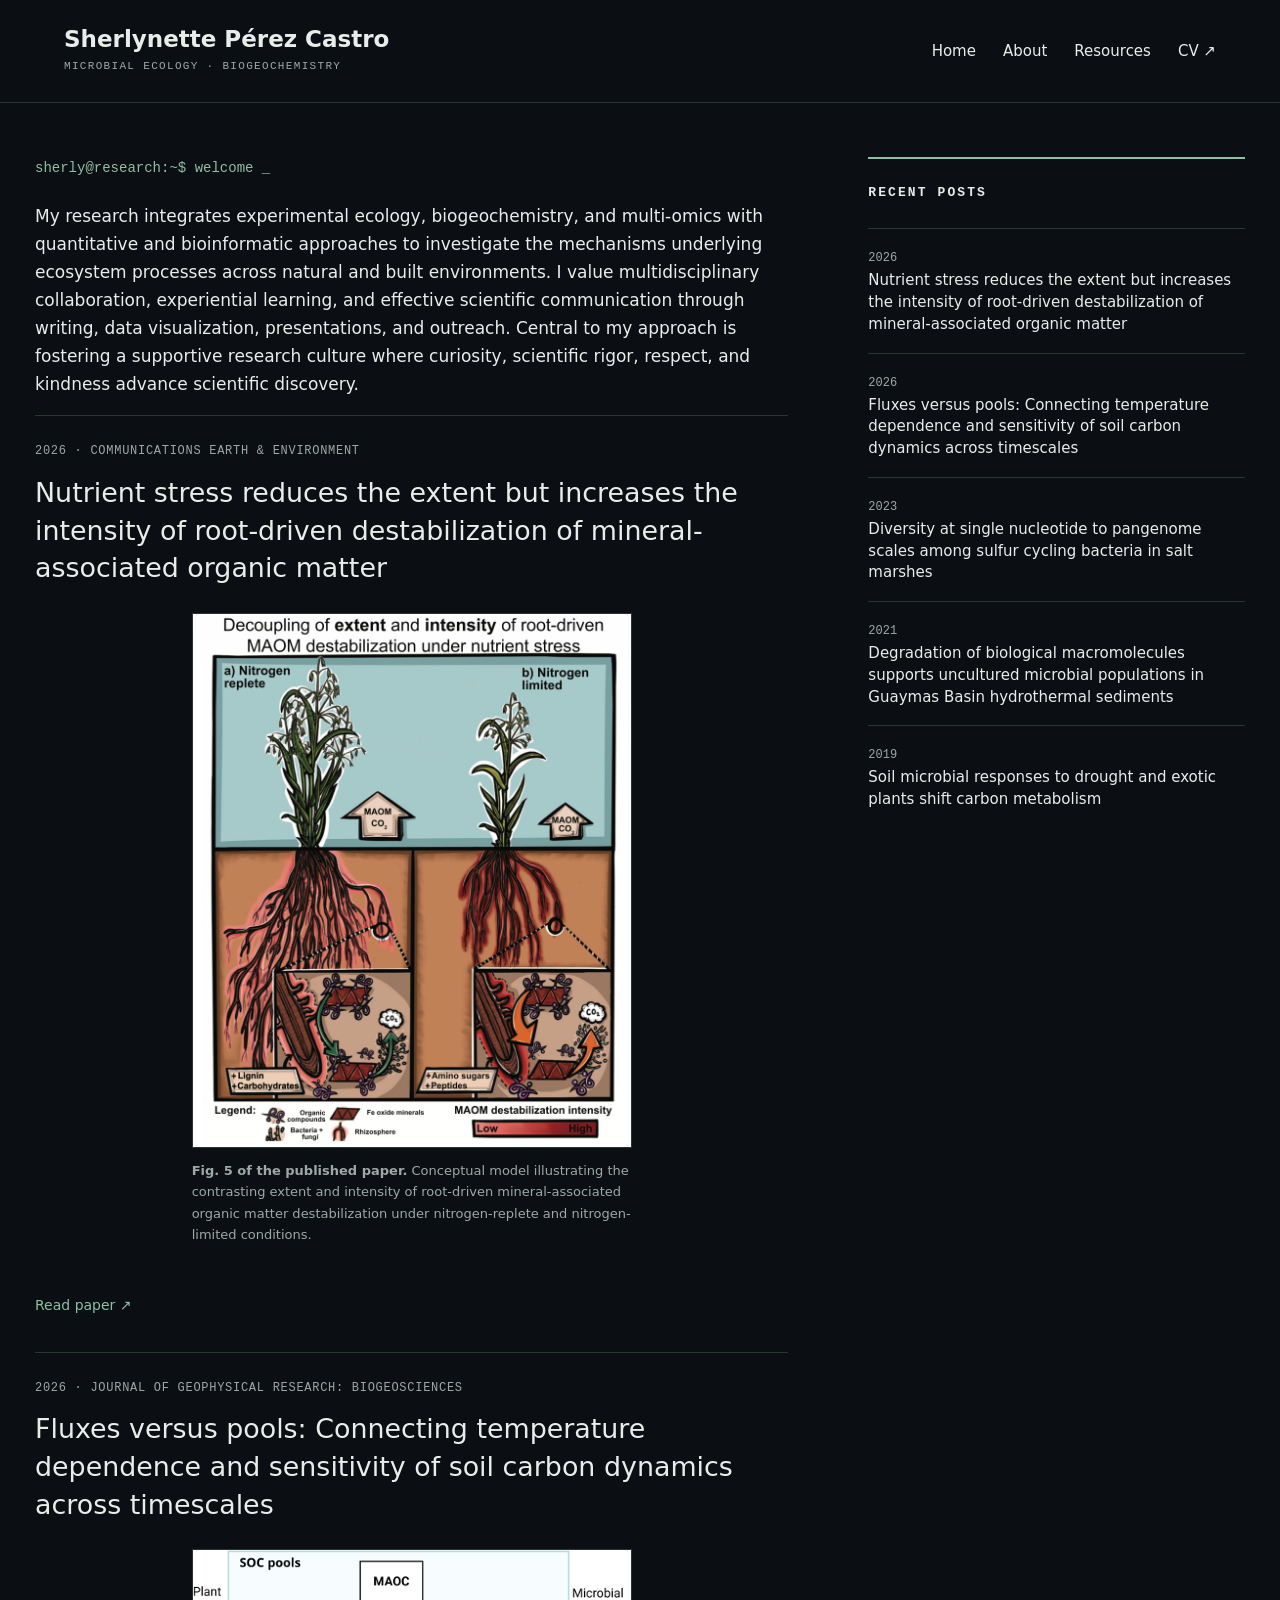
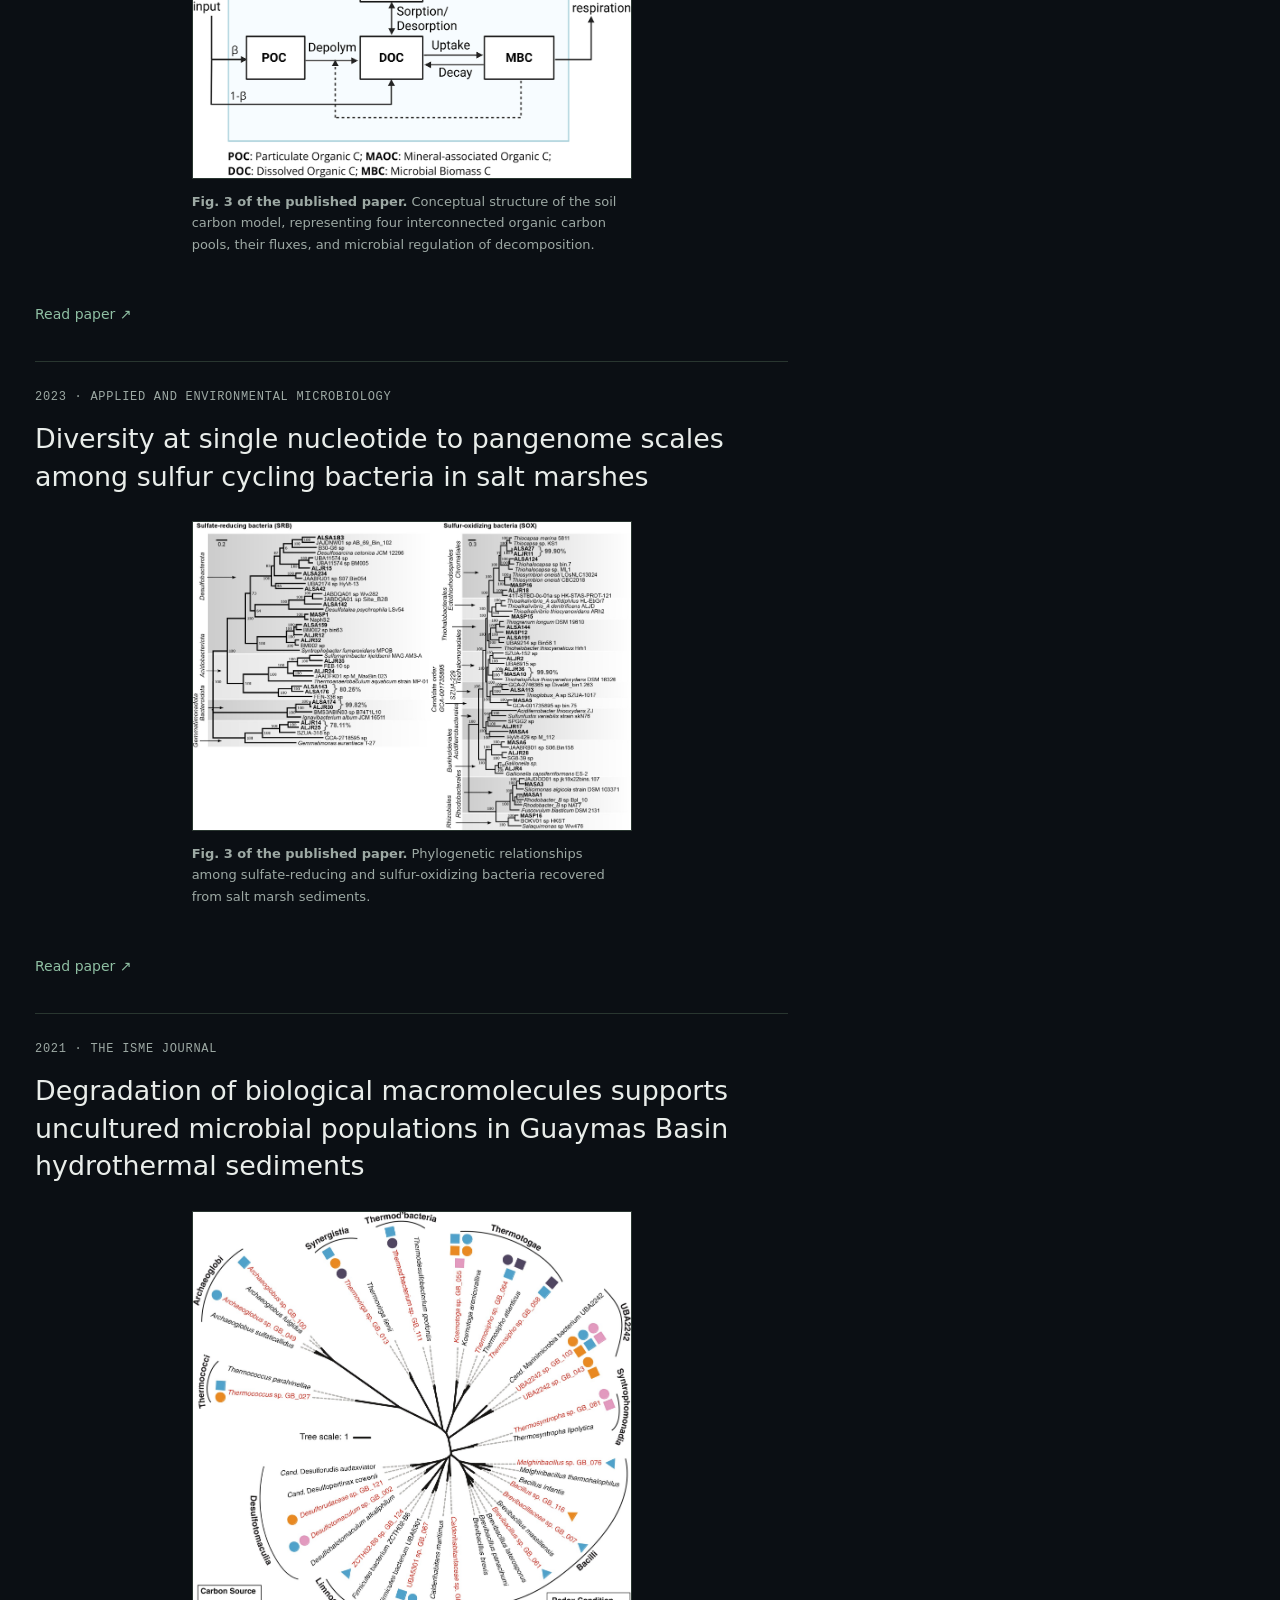
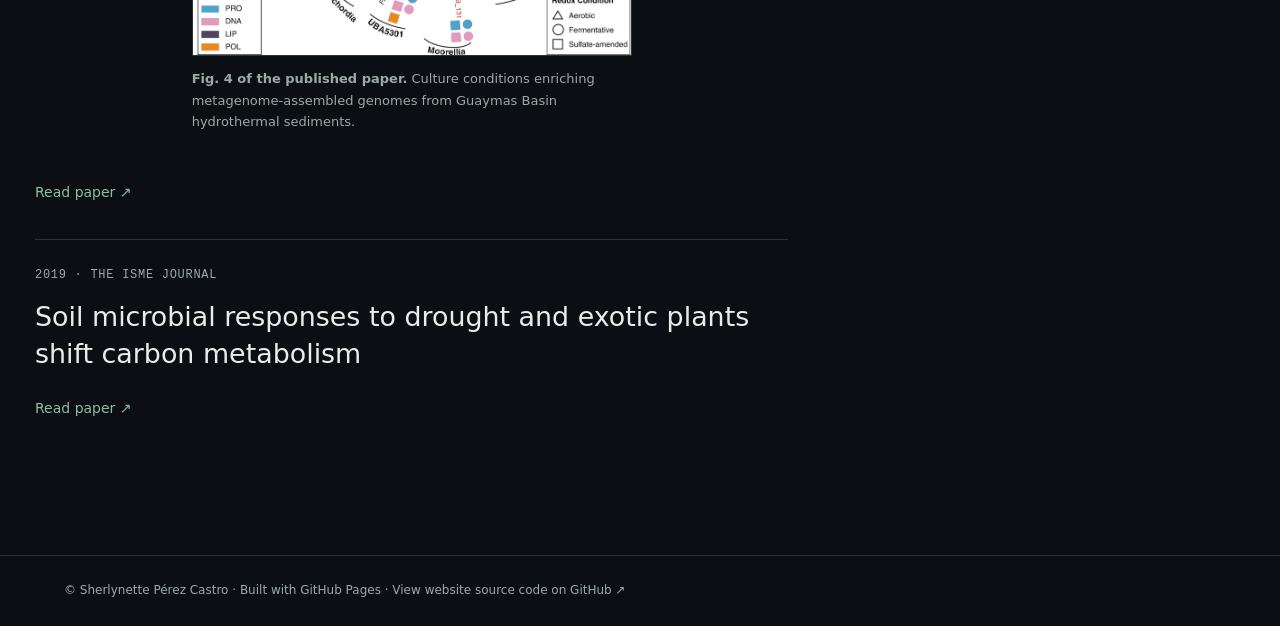
==== index.html @ 81e78a4e "Update index.html" ====
<!doctype html><html lang="en"><head><meta charset="utf-8"><meta name="viewport" content="width=device-width,initial-scale=1"><title>Sherlynette Pérez Castro | Research</title><link rel="stylesheet" href="style.css"></head><body><header><a class="brand" href="index.html">Sherlynette Pérez Castro<small>MICROBIAL ECOLOGY · BIOGEOCHEMISTRY</small></a><nav><a href="index.html">Home</a><a href="about.html">About</a><a href="resources.html">Resources</a><a href="cv.pdf" target="_blank" rel="noopener">CV ↗</a></nav></header><main class="layout"><section><div class="prompt">sherly@research:~$ welcome <span class="cursor">_</span></div>
  <section class="research-intro">
  <p>
    My research integrates experimental ecology, biogeochemistry,
    and multi-omics with quantitative and bioinformatic approaches
    to investigate the mechanisms underlying ecosystem processes
    across natural and built environments. I value multidisciplinary collaboration, experiential learning,
    and effective scientific communication through writing, data
    visualization, presentations, and outreach. Central to my approach is fostering a supportive research culture
    where curiosity, scientific rigor, respect, and kindness advance
    scientific discovery.
  </p>
</section>
  <div id="posts"></div></section><aside><h2>RECENT POSTS</h2><div id="recent"></div></aside></main>

<footer>
  © Sherlynette Pérez Castro · Built with GitHub Pages ·
  <a href="https://github.com/sherlynetteC/sherlynetteC.github.io"
     target="_blank" rel="noopener">
    View website source code on GitHub ↗
  </a>
</footer>

  <script src="posts.js"></script></body></html>
---- style.css ----
:root{color-scheme:dark;--bg:#0b0f14;--surface:#111820;--text:#e9edea;--muted:#9da9a4;--accent:#8fbfa3;--line:#293630}*{box-sizing:border-box}body{margin:0;background:var(--bg);color:var(--text);font:17px/1.65 system-ui,-apple-system,Segoe UI,sans-serif}a{color:inherit;text-decoration:none}a:hover{color:var(--accent)}header{display:flex;justify-content:space-between;align-items:center;gap:24px;padding:25px max(5vw,24px);border-bottom:1px solid var(--line)}.brand{font-size:23px;font-weight:700;line-height:1.3}.brand small{display:block;font:11px/2 ui-monospace,SFMono-Regular,Menlo,monospace;letter-spacing:.12em;color:var(--muted)}nav{display:flex;gap:27px;font-size:15px}.layout{max-width:1300px;margin:0 auto;padding:65px 35px 100px;display:grid;grid-template-columns:minmax(0,2fr) minmax(260px,1fr);gap:80px}.prompt,.meta,h2,.tag{font-family:ui-monospace,SFMono-Regular,Menlo,Consolas,monospace}.prompt{color:var(--accent);font-size:14px}.dollar{color:var(--muted)}.cursor{animation:blink 1s steps(1) infinite}@keyframes blink{50%{opacity:0}}h1{font-size:clamp(32px,4vw,48px);font-weight:500;letter-spacing:-.04em;margin:12px 0 38px}h2{font-size:13px;letter-spacing:.16em;margin:0 0 25px}.post{padding:26px 0 34px;border-top:1px solid var(--line)}.meta{color:var(--muted);font-size:12px;letter-spacing:.06em;text-transform:uppercase}.post h3{font-weight:450;font-size:clamp(20px,2.1vw,27px);line-height:1.4;margin:12px 0}.post h3 a:hover{text-decoration:underline;text-decoration-color:var(--accent);text-underline-offset:6px}.post figure{margin:26px 0 0}.post img{display:block;max-width:100%;height:auto;border:1px solid var(--line)}figcaption{font-size:13px;color:var(--muted);margin-top:10px}.summary{color:var(--muted);margin:15px 0 0}.doi{display:inline-block;margin-top:12px;color:var(--accent);font-size:14px}aside{border-top:2px solid var(--accent);padding-top:23px}.recent-item{display:block;padding:17px 0;border-top:1px solid var(--line);font-size:15px;line-height:1.45}.recent-item small{display:block;color:var(--muted);font:12px/2 ui-monospace,monospace}.aside-note{color:var(--muted);font-size:13px;margin-top:35px}.page{max-width:850px;padding:65px 30px 120px;margin:auto}.page p{color:var(--muted)}.page a{color:var(--accent)}footer{border-top:1px solid var(--line);padding:25px 5vw;color:var(--muted);font-size:12px}@media(max-width:750px){header{align-items:flex-start;flex-direction:column}nav{gap:20px;flex-wrap:wrap}.layout{grid-template-columns:1fr;gap:50px;padding:40px 25px 70px}}

/* Compact terminal + catalog refinements */
.layout{padding-top:54px}.layout section>.prompt{margin-bottom:22px}.page{padding-top:52px}.page>.prompt{margin-bottom:25px}.page h1{font-size:30px}.page p{font-size:17px;line-height:1.85}.muted-note{color:var(--muted);font-size:13px!important}.featured{border-top:1px solid var(--line);margin-top:32px;padding-top:25px}.figure-slot{margin-top:15px;border:1px dashed #3d5349;background:var(--surface);padding:55px 20px;text-align:center;color:var(--muted);font-size:14px}.figure-slot small{color:var(--accent)}.catalog{max-width:1260px;margin:0 auto;padding:55px 30px 100px}.catalog-toolbar{display:flex;align-items:center;justify-content:space-between;gap:18px;margin:30px 0}.catalog-toolbar input{background:var(--surface);border:1px solid var(--line);color:var(--text);padding:13px 15px;border-radius:6px;font:inherit;min-width:290px;flex:1}.filters{display:flex;gap:7px;flex-wrap:wrap}.filters button{background:transparent;color:var(--muted);border:1px solid var(--line);border-radius:5px;padding:10px 13px;cursor:pointer;font:13px ui-monospace,monospace}.filters button.active,.filters button:hover{border-color:var(--accent);color:var(--accent)}.resource-grid{display:grid;grid-template-columns:repeat(3,minmax(0,1fr));gap:14px}.resource-card{display:flex;gap:15px;align-items:flex-start;background:var(--surface);border:1px solid var(--line);border-radius:7px;padding:21px;min-height:152px;transition:border-color .15s,transform .15s}.resource-card:hover{border-color:var(--accent);transform:translateY(-2px)}.resource-icon{width:45px;height:45px;flex:none;display:grid;place-items:center;border-radius:7px;background:#20362e;color:var(--accent);font:700 16px ui-monospace,monospace}.resource-category{font:11px ui-monospace,monospace;text-transform:uppercase;letter-spacing:.08em;color:var(--accent)}.resource-card strong{display:block;font-size:17px;margin:8px 0}.resource-card p{margin:0;color:var(--muted);font-size:13px}.resource-arrow{margin-left:auto;color:var(--muted)}@media(max-width:950px){.resource-grid{grid-template-columns:repeat(2,minmax(0,1fr))}.catalog-toolbar{flex-direction:column;align-items:stretch}}@media(max-width:600px){.resource-grid{grid-template-columns:1fr}.catalog-toolbar input{min-width:0}}
/* Publication figures: centered as one unit */
.post figure {
  display: flex !important;
  flex-direction: column;
  align-items: center !important;
  width: 100% !important;
  max-width: none !important;
  margin: 26px 0 36px !important;
}

.post figure > a,
.post figure > img {
  display: block !important;
  width: min(100%, 440px) !important;
  max-width: 440px !important;
  margin: 0 auto !important;
}

.post figure img {
  display: block !important;
  width: 100% !important;
  max-width: 440px !important;
  height: auto !important;
  margin: 0 auto !important;
}

.post figure figcaption {
  width: min(100%, 440px) !important;
  max-width: 440px !important;
  margin: 12px auto 0 !important;
  text-align: left !important;
}
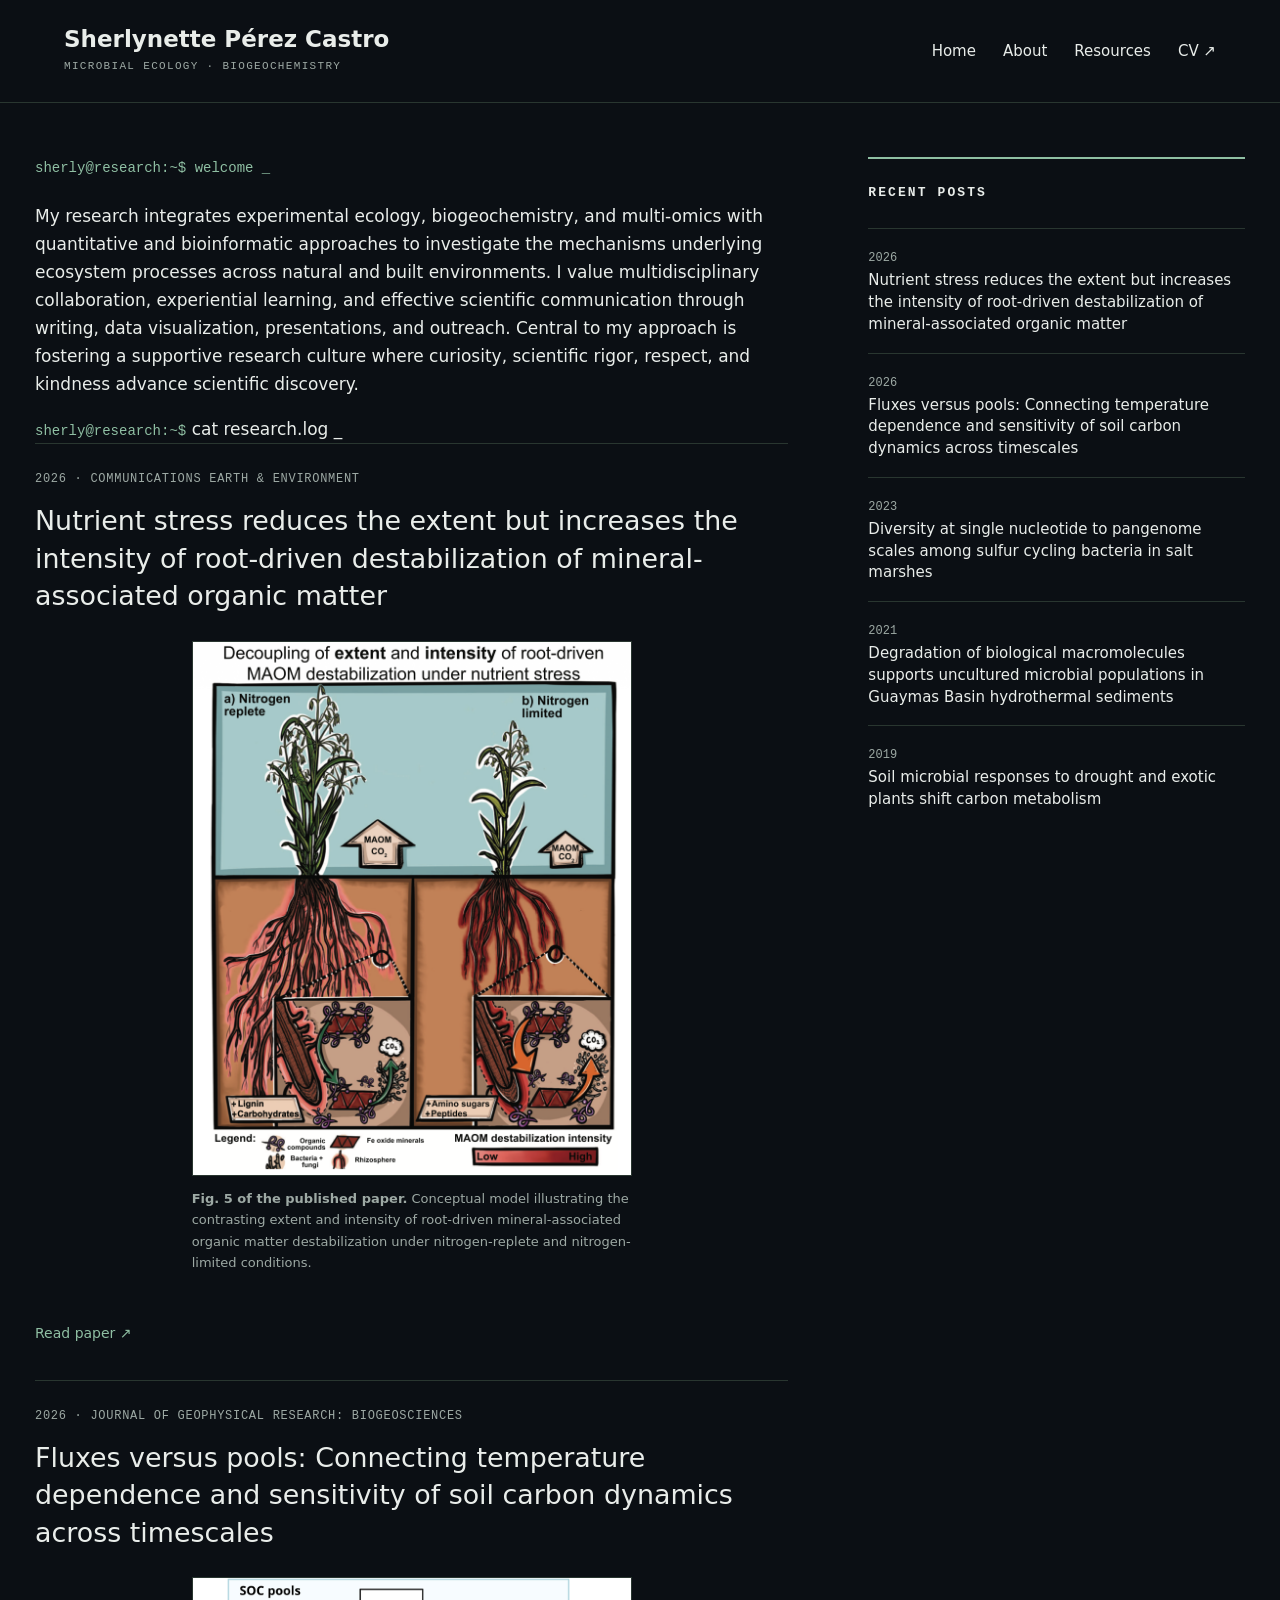
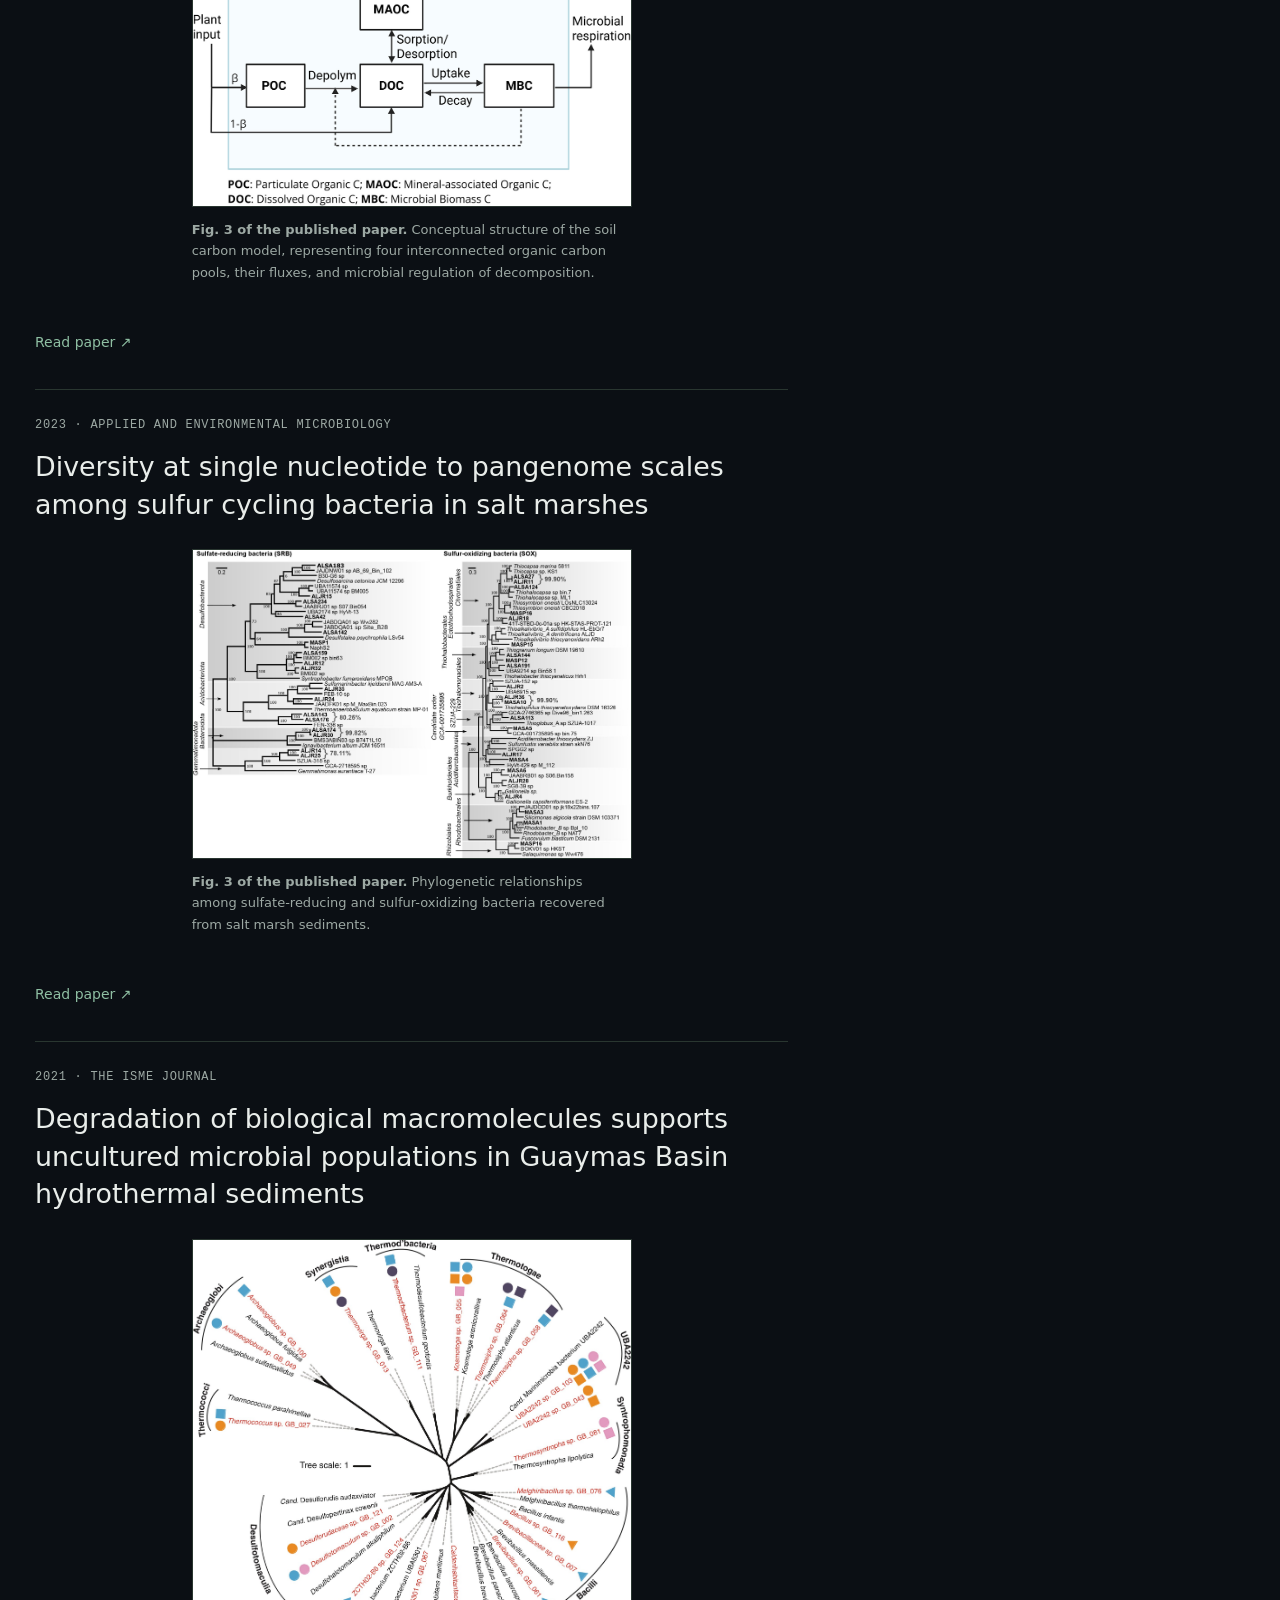
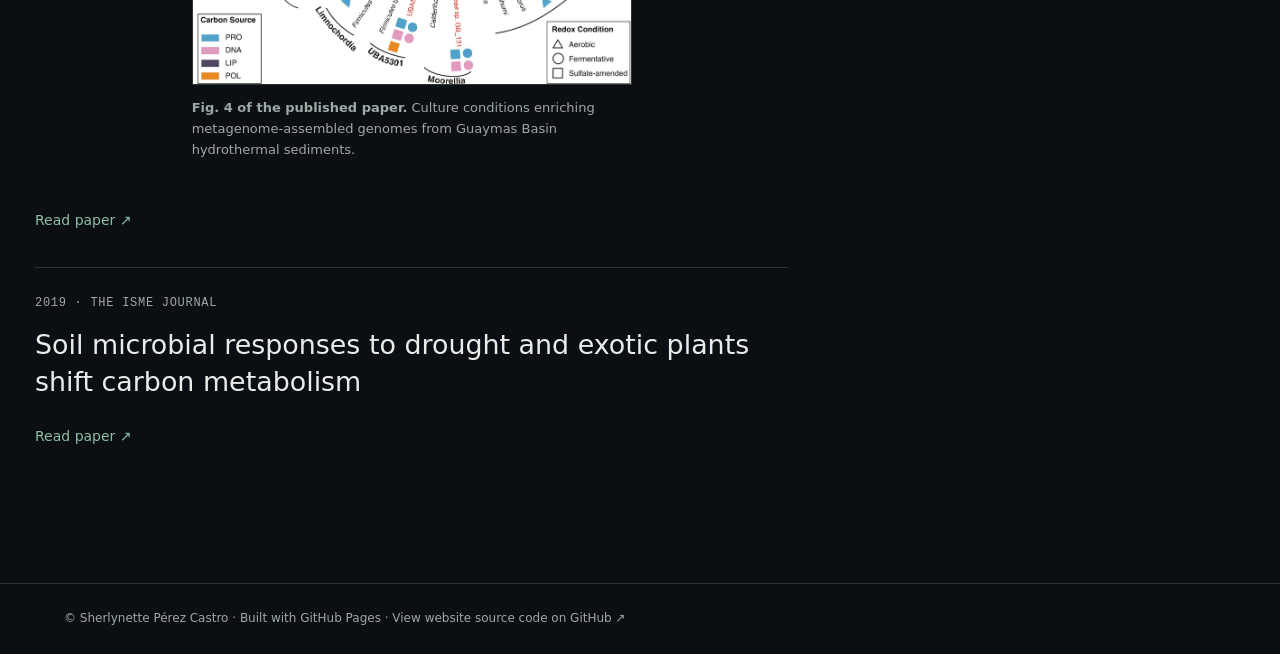
==== commit fb1ab7f1: "Update index.html" ====
--- a/index.html
+++ b/index.html
@@ -11,6 +11,13 @@
     scientific discovery.
   </p>
 </section>
+  
+<div class="research-log-heading">
+  <span class="prompt">sherly@research:~$</span>
+  <span>cat research.log</span>
+  <span class="cursor">_</span>
+</div>
+
   <div id="posts"></div></section><aside><h2>RECENT POSTS</h2><div id="recent"></div></aside></main>
 
 <footer>
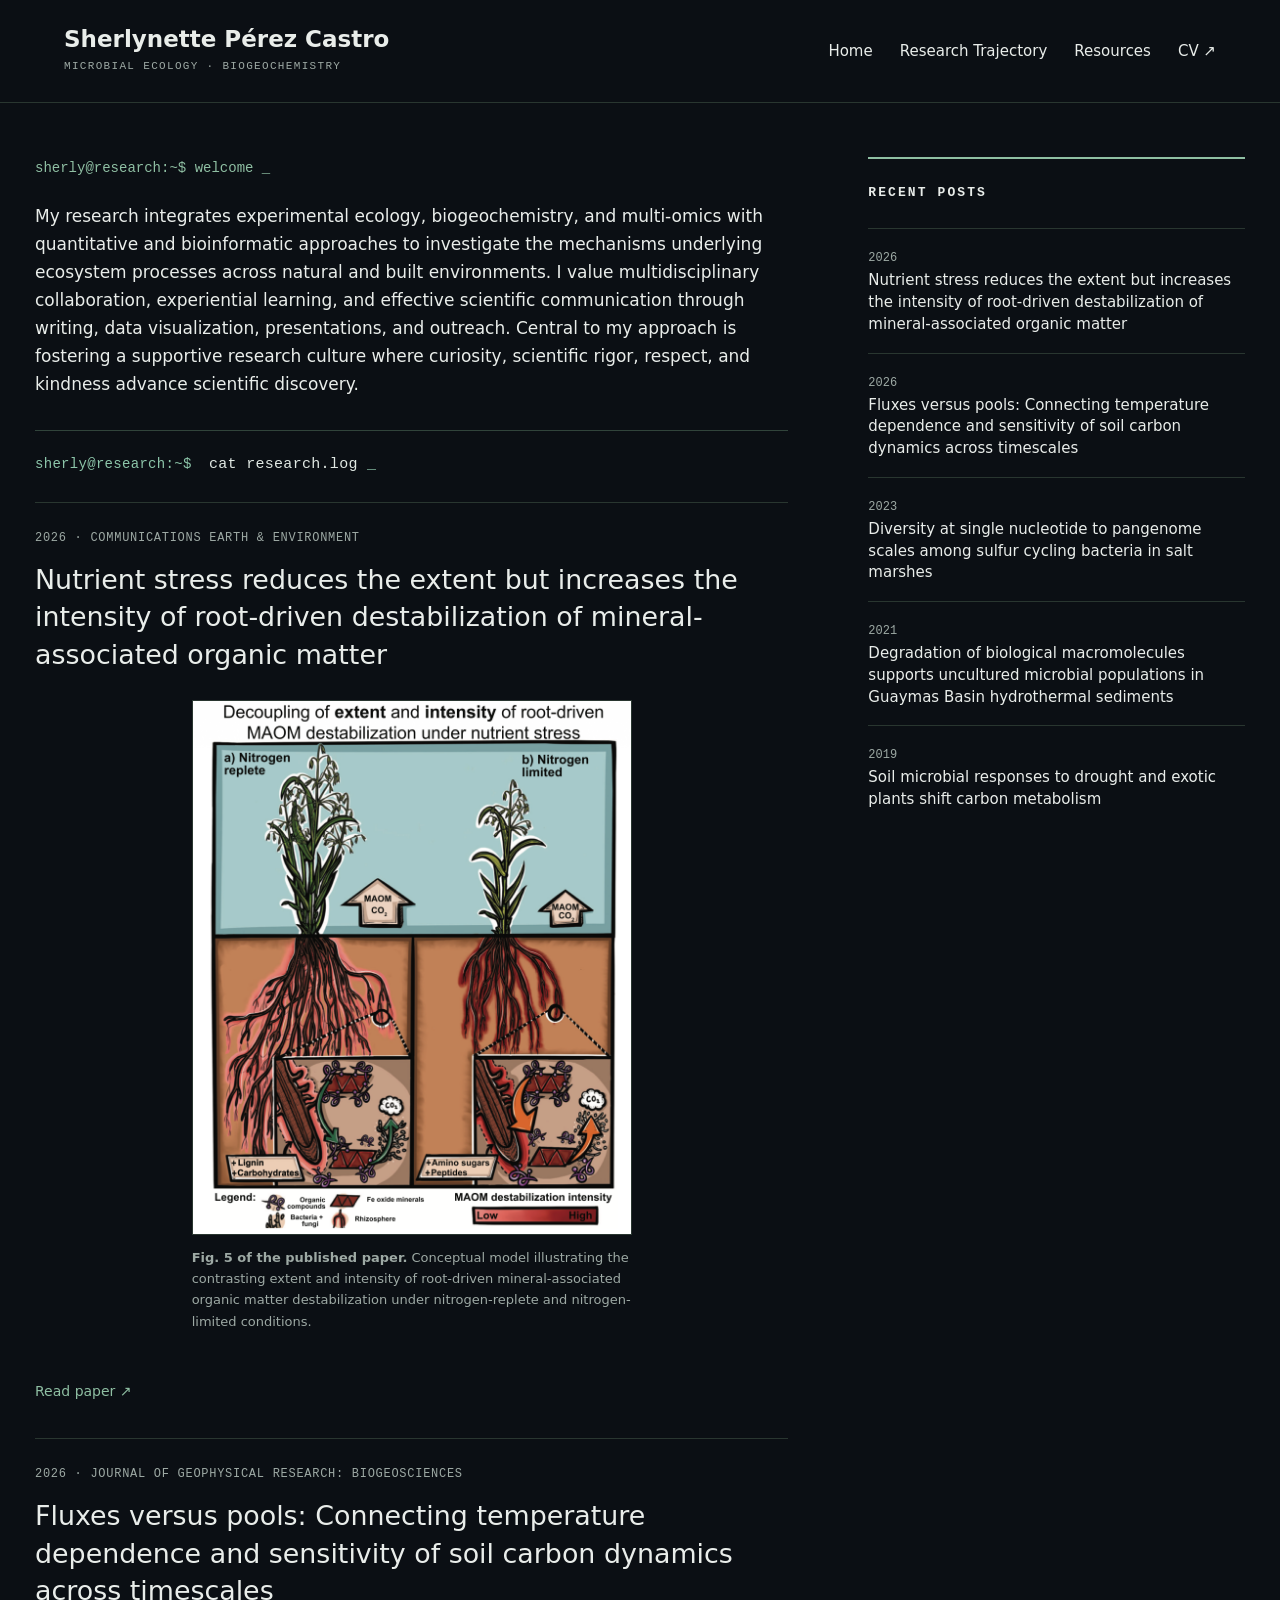
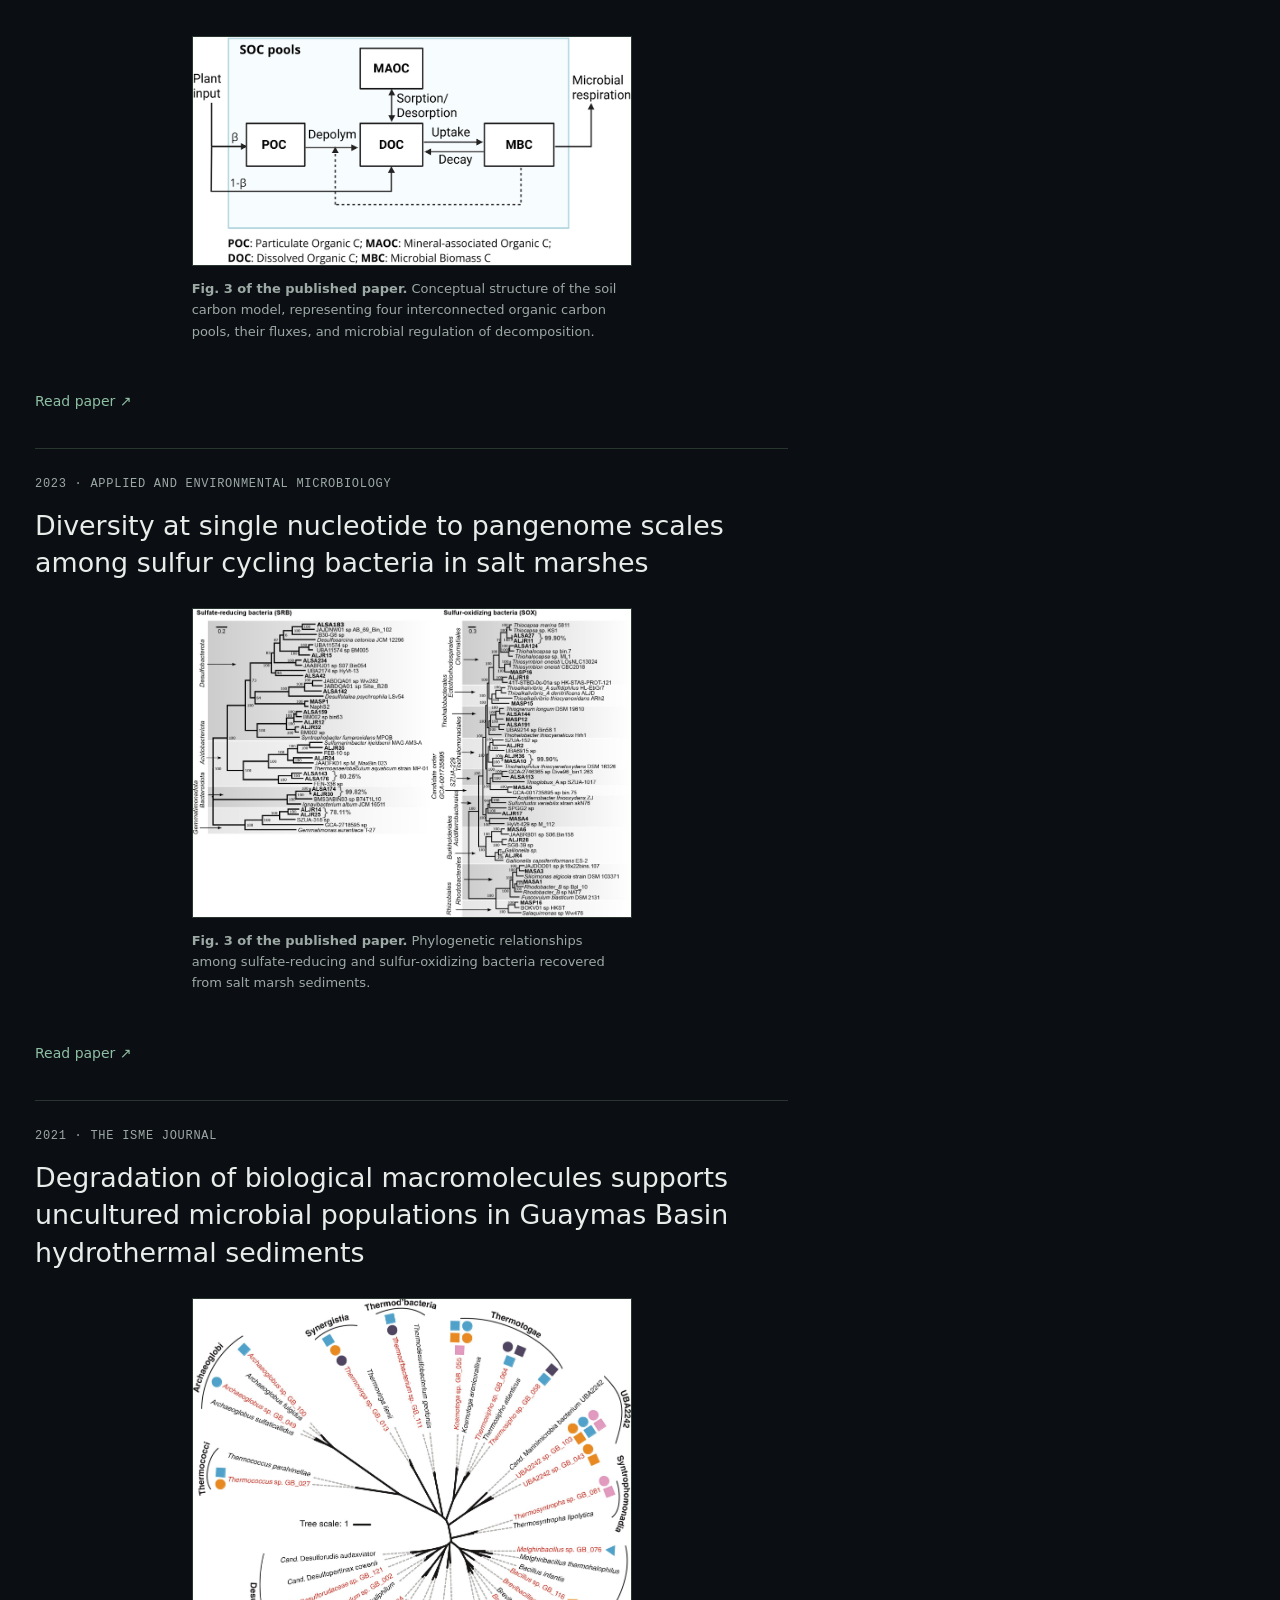
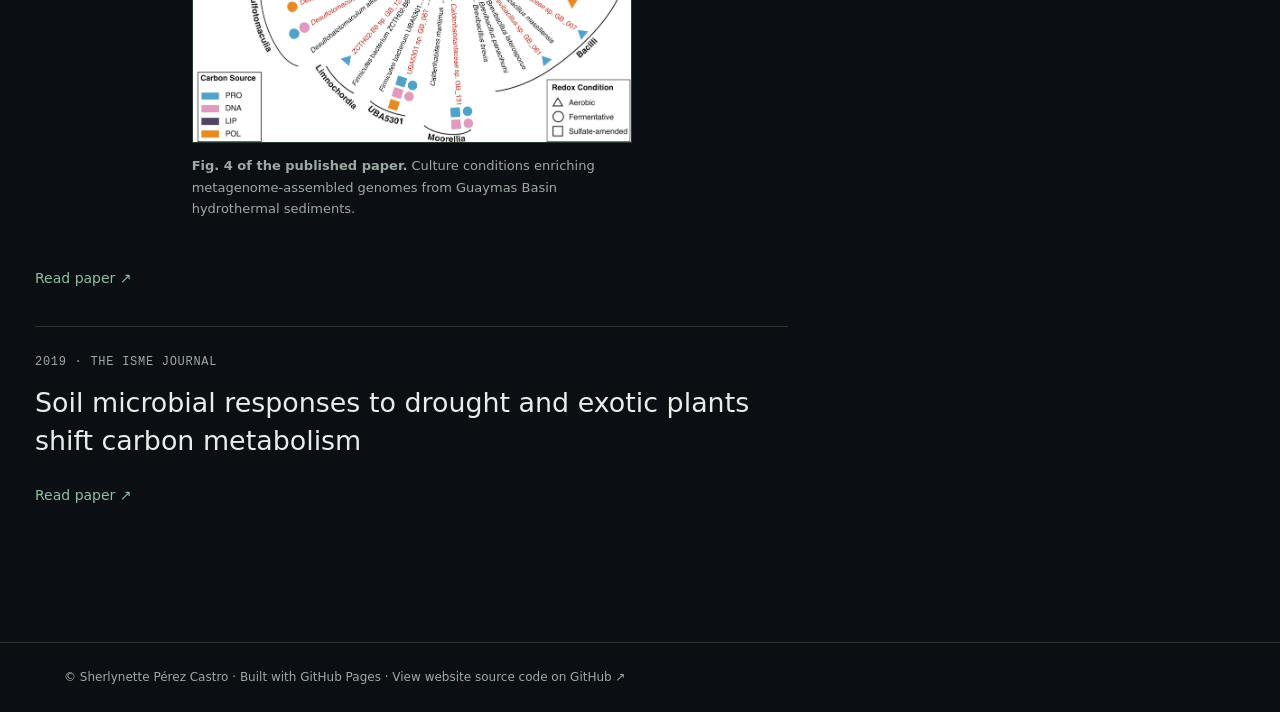
==== commit 0a7ad393: "Update index.html" ====
--- a/index.html
+++ b/index.html
@@ -1,4 +1,6 @@
-<!doctype html><html lang="en"><head><meta charset="utf-8"><meta name="viewport" content="width=device-width,initial-scale=1"><title>Sherlynette Pérez Castro | Research</title><link rel="stylesheet" href="style.css"></head><body><header><a class="brand" href="index.html">Sherlynette Pérez Castro<small>MICROBIAL ECOLOGY · BIOGEOCHEMISTRY</small></a><nav><a href="index.html">Home</a><a href="about.html">About</a><a href="resources.html">Resources</a><a href="cv.pdf" target="_blank" rel="noopener">CV ↗</a></nav></header><main class="layout"><section><div class="prompt">sherly@research:~$ welcome <span class="cursor">_</span></div>
+<!doctype html><html lang="en"><head><meta charset="utf-8"><meta name="viewport" content="width=device-width,initial-scale=1"><title>Sherlynette Pérez Castro | Research</title><link rel="stylesheet" href="style.css"></head><body><header><a class="brand" href="index.html">Sherlynette Pérez Castro<small>MICROBIAL ECOLOGY · BIOGEOCHEMISTRY</small></a><nav><a href="index.html">Home</a>
+  <a href="about.html">Research Trajectory</a>
+  <a href="resources.html">Resources</a><a href="cv.pdf" target="_blank" rel="noopener">CV ↗</a></nav></header><main class="layout"><section><div class="prompt">sherly@research:~$ welcome <span class="cursor">_</span></div>
   <section class="research-intro">
   <p>
     My research integrates experimental ecology, biogeochemistry,
--- a/style.css
+++ b/style.css
@@ -34,3 +34,24 @@
   margin: 12px auto 0 !important;
   text-align: left !important;
 }
+
+
+.research-log-heading {
+  margin: 32px 0 24px;
+  padding-top: 22px;
+  border-top: 1px solid #31443b;
+  font-family: ui-monospace, Menlo, Consolas, monospace;
+  font-size: 15px;
+  letter-spacing: 0.02em;
+  color: #e0e8e3;
+}
+
+.research-log-heading .prompt {
+  color: #8dc6aa;
+  margin-right: 8px;
+}
+
+.research-log-heading .cursor {
+  color: #8dc6aa;
+}
+
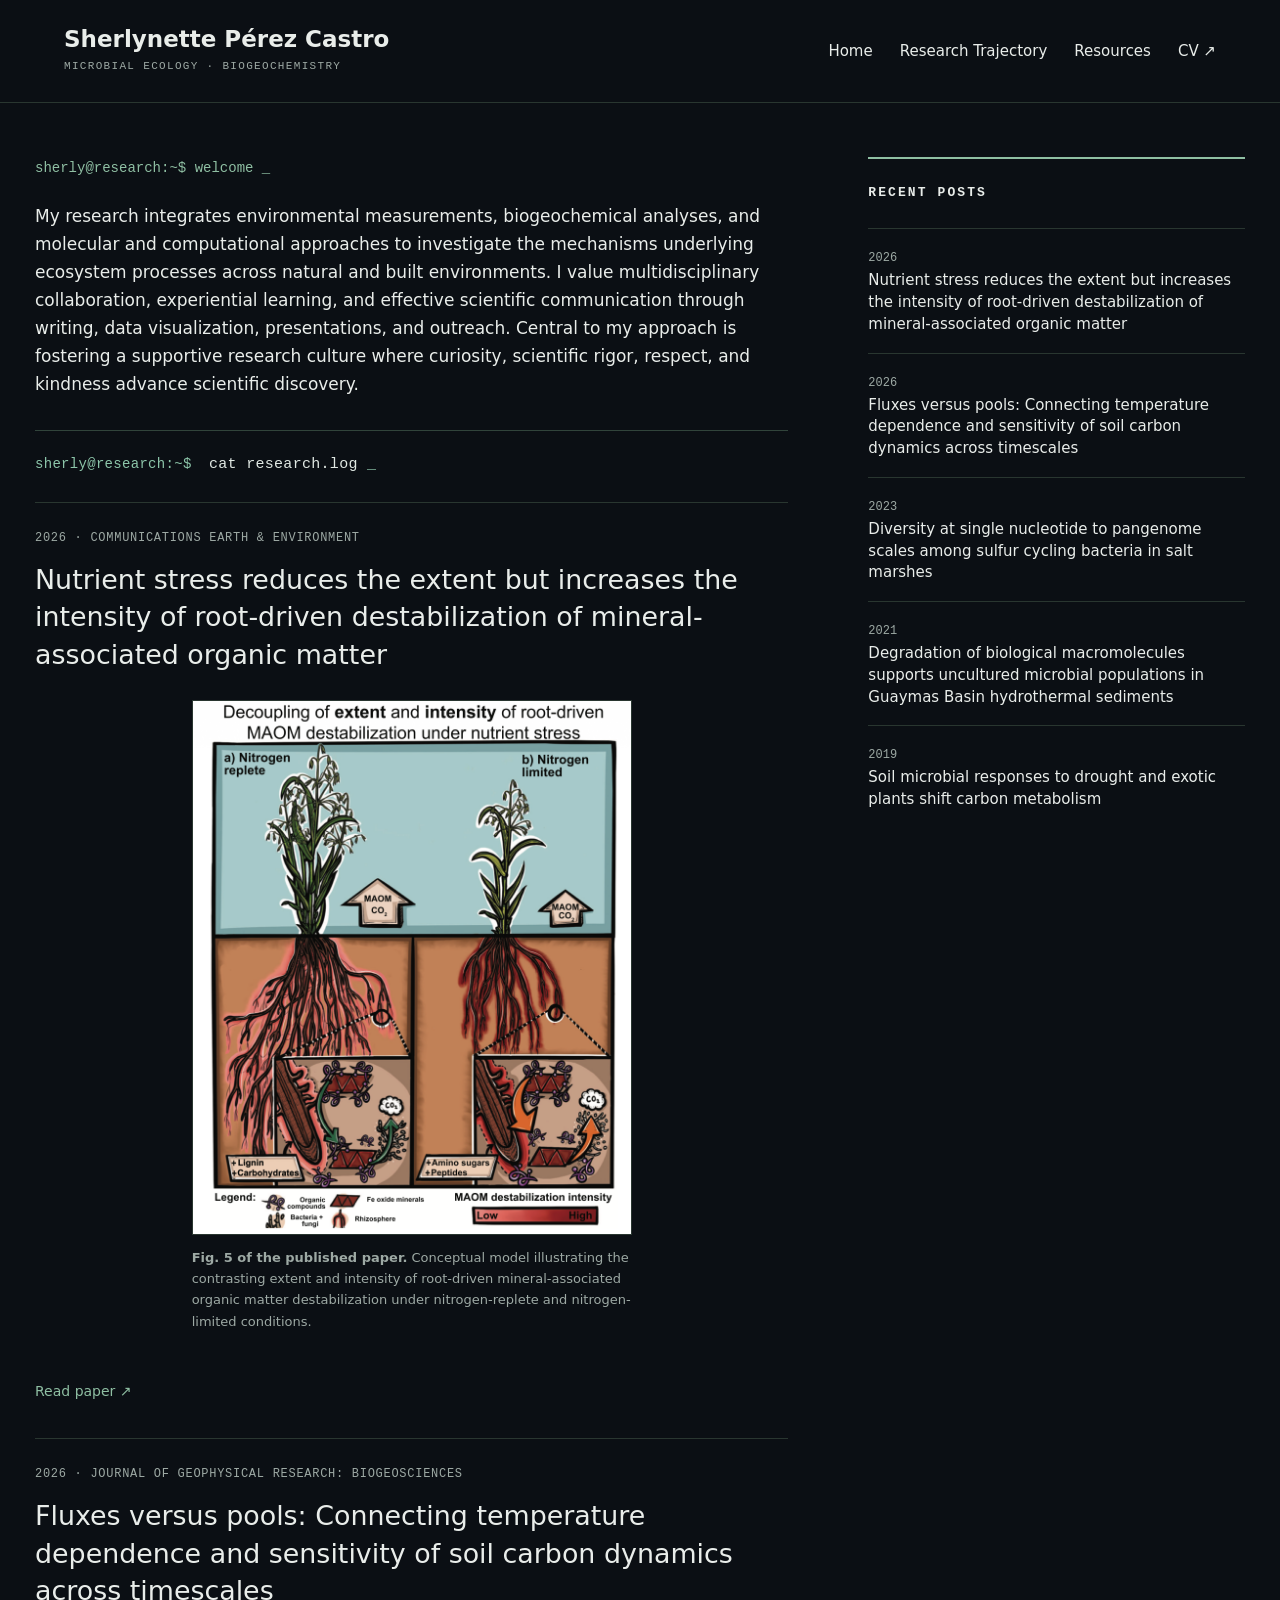
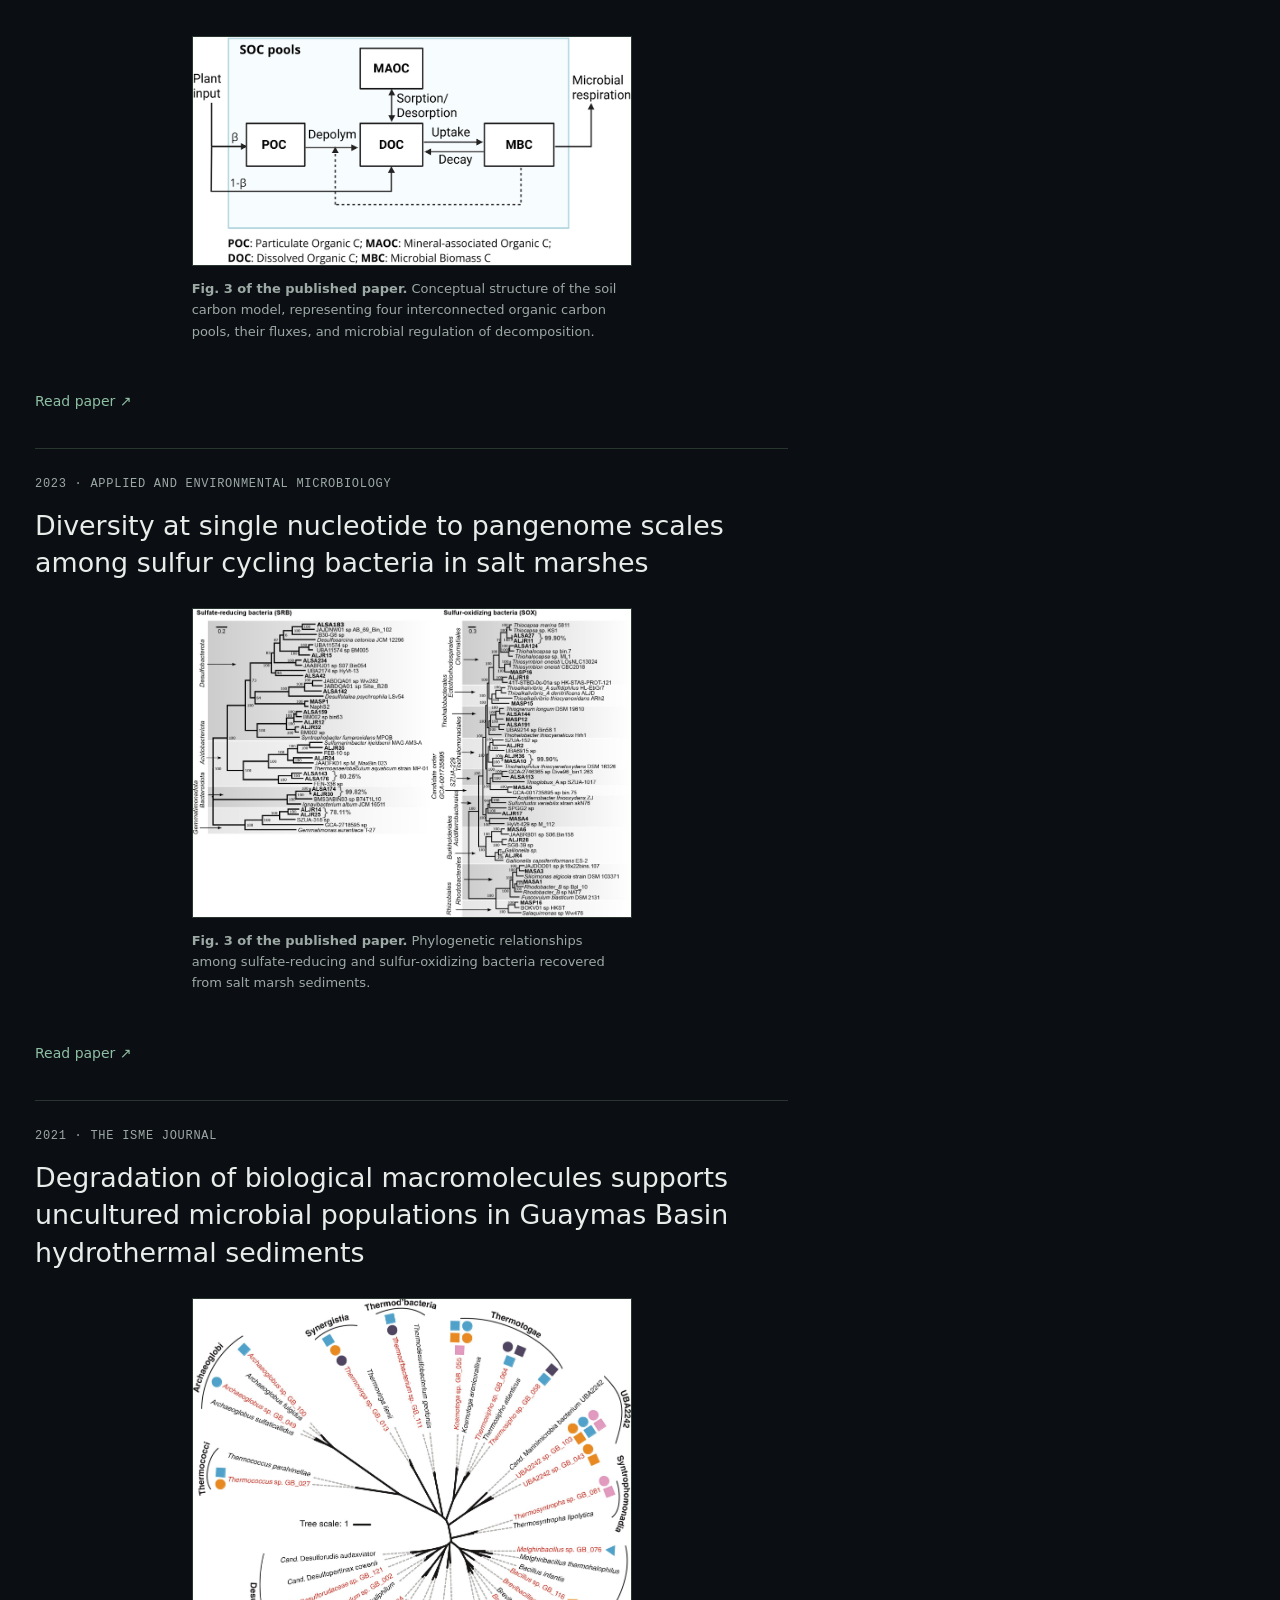
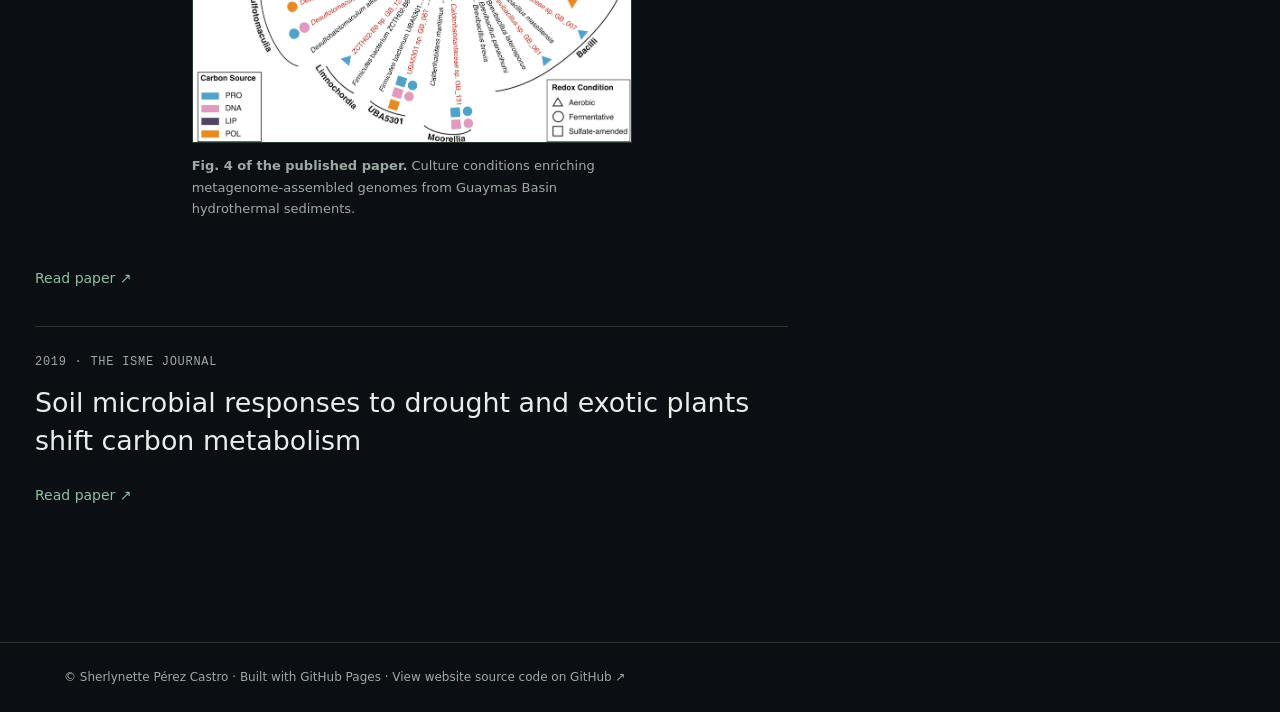
==== commit 574de36b: "Update index.html" ====
--- a/index.html
+++ b/index.html
@@ -3,10 +3,8 @@
   <a href="resources.html">Resources</a><a href="cv.pdf" target="_blank" rel="noopener">CV ↗</a></nav></header><main class="layout"><section><div class="prompt">sherly@research:~$ welcome <span class="cursor">_</span></div>
   <section class="research-intro">
   <p>
-    My research integrates experimental ecology, biogeochemistry,
-    and multi-omics with quantitative and bioinformatic approaches
-    to investigate the mechanisms underlying ecosystem processes
-    across natural and built environments. I value multidisciplinary collaboration, experiential learning,
+    My research integrates environmental measurements, biogeochemical analyses, and molecular and computational approaches to investigate the mechanisms underlying ecosystem processes across natural and built environments. 
+    I value multidisciplinary collaboration, experiential learning,
     and effective scientific communication through writing, data
     visualization, presentations, and outreach. Central to my approach is fostering a supportive research culture
     where curiosity, scientific rigor, respect, and kindness advance
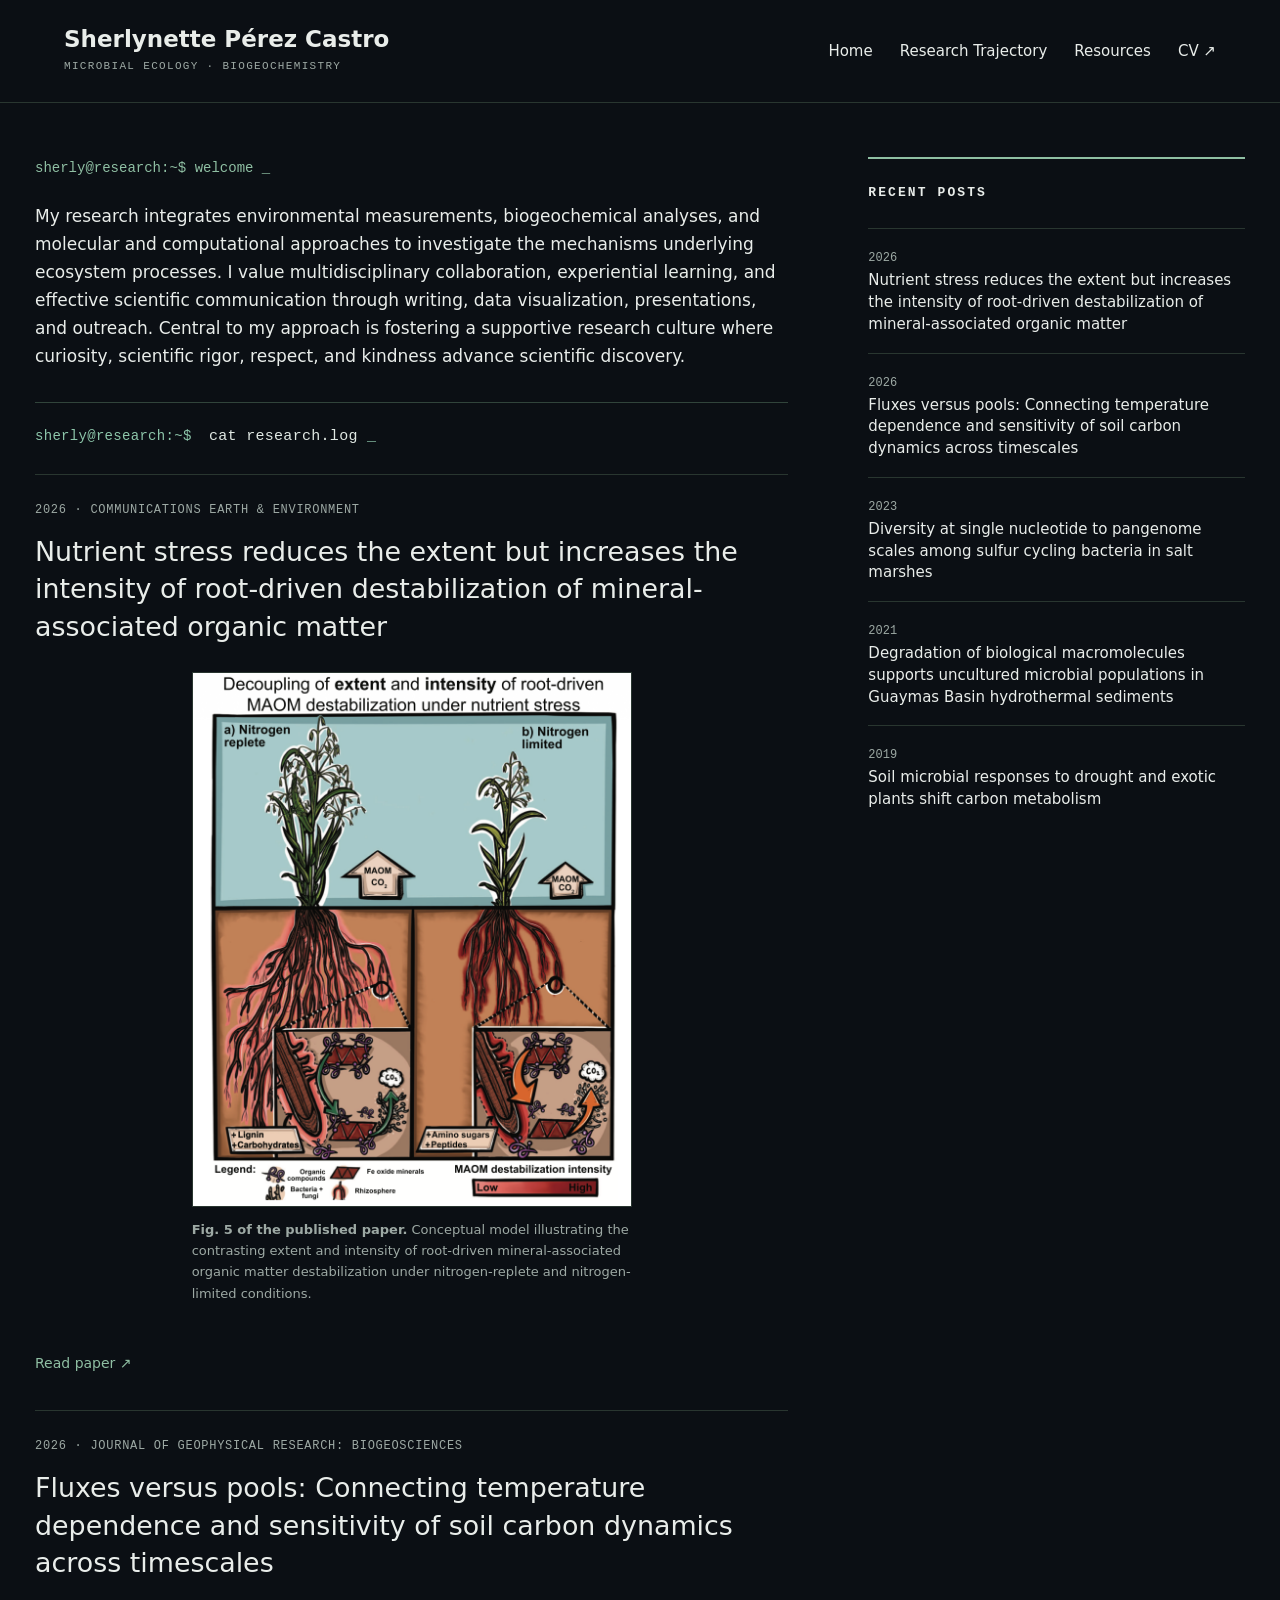
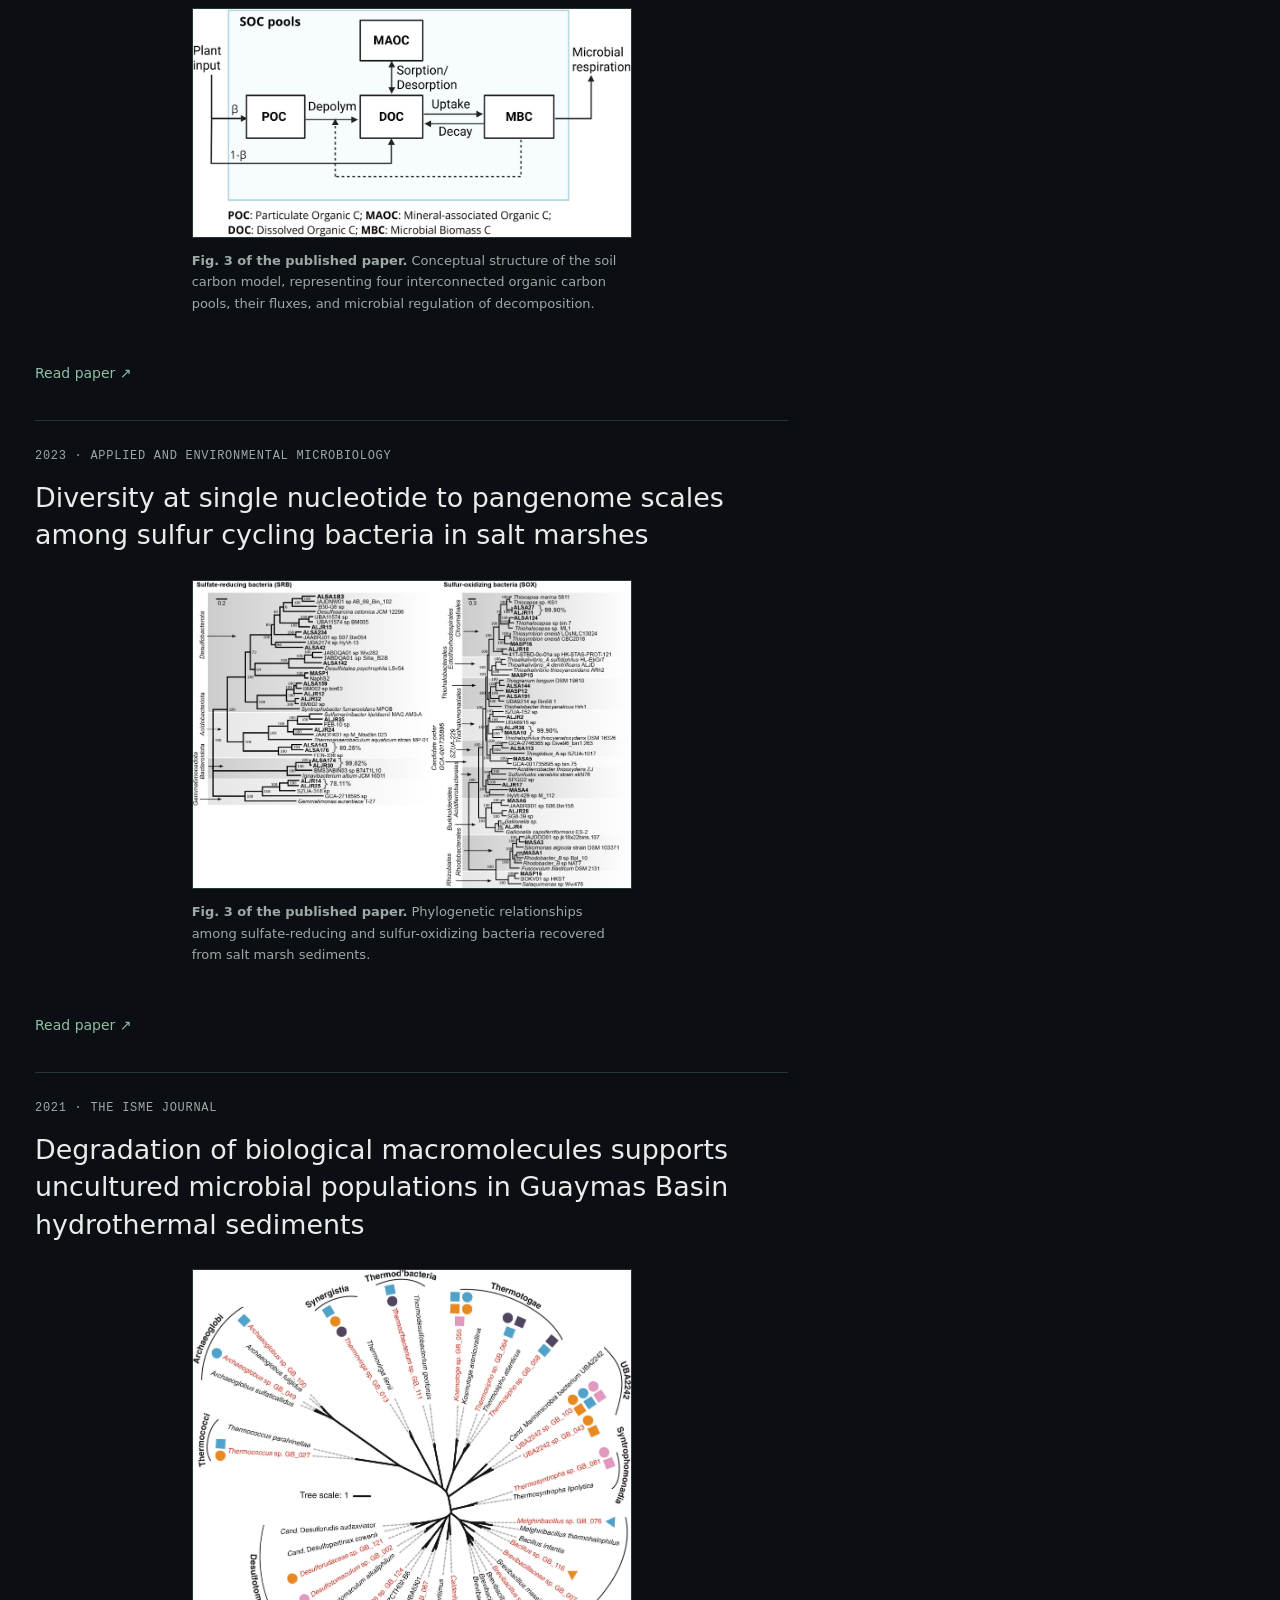
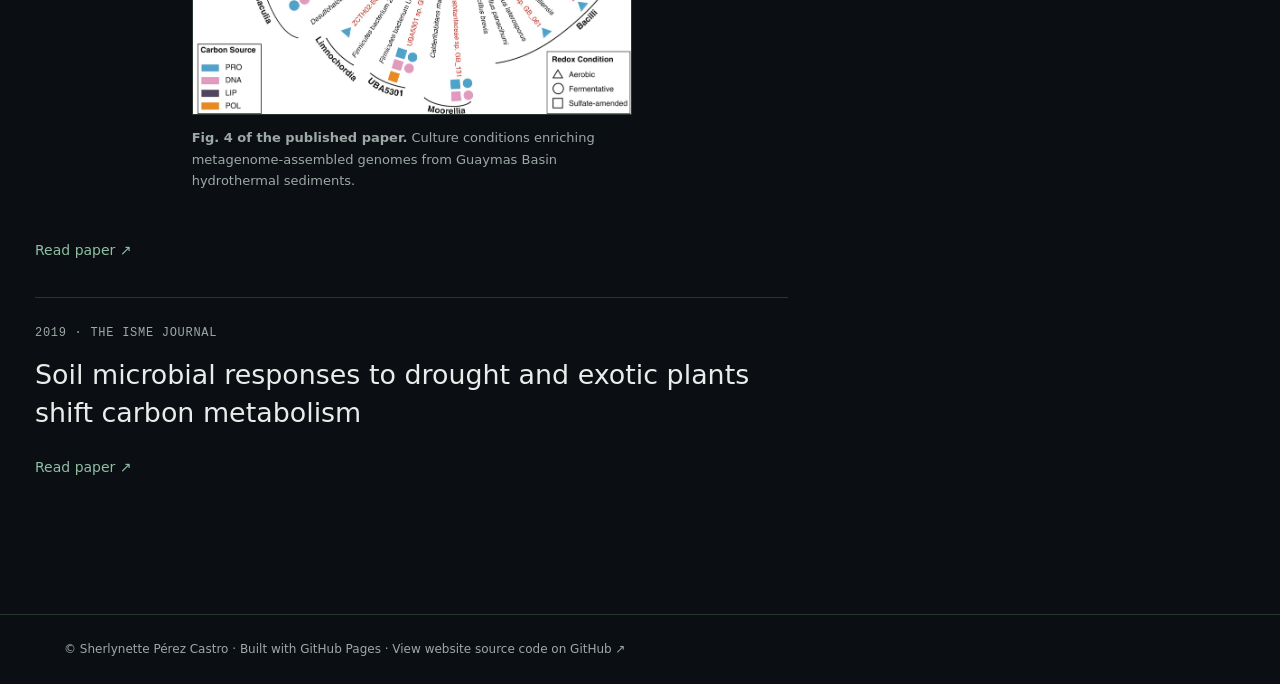
==== commit 5ef6fd89: "Update index.html" ====
--- a/index.html
+++ b/index.html
@@ -3,7 +3,7 @@
   <a href="resources.html">Resources</a><a href="cv.pdf" target="_blank" rel="noopener">CV ↗</a></nav></header><main class="layout"><section><div class="prompt">sherly@research:~$ welcome <span class="cursor">_</span></div>
   <section class="research-intro">
   <p>
-    My research integrates environmental measurements, biogeochemical analyses, and molecular and computational approaches to investigate the mechanisms underlying ecosystem processes across natural and built environments. 
+    My research integrates environmental measurements, biogeochemical analyses, and molecular and computational approaches to investigate the mechanisms underlying ecosystem processes. 
     I value multidisciplinary collaboration, experiential learning,
     and effective scientific communication through writing, data
     visualization, presentations, and outreach. Central to my approach is fostering a supportive research culture
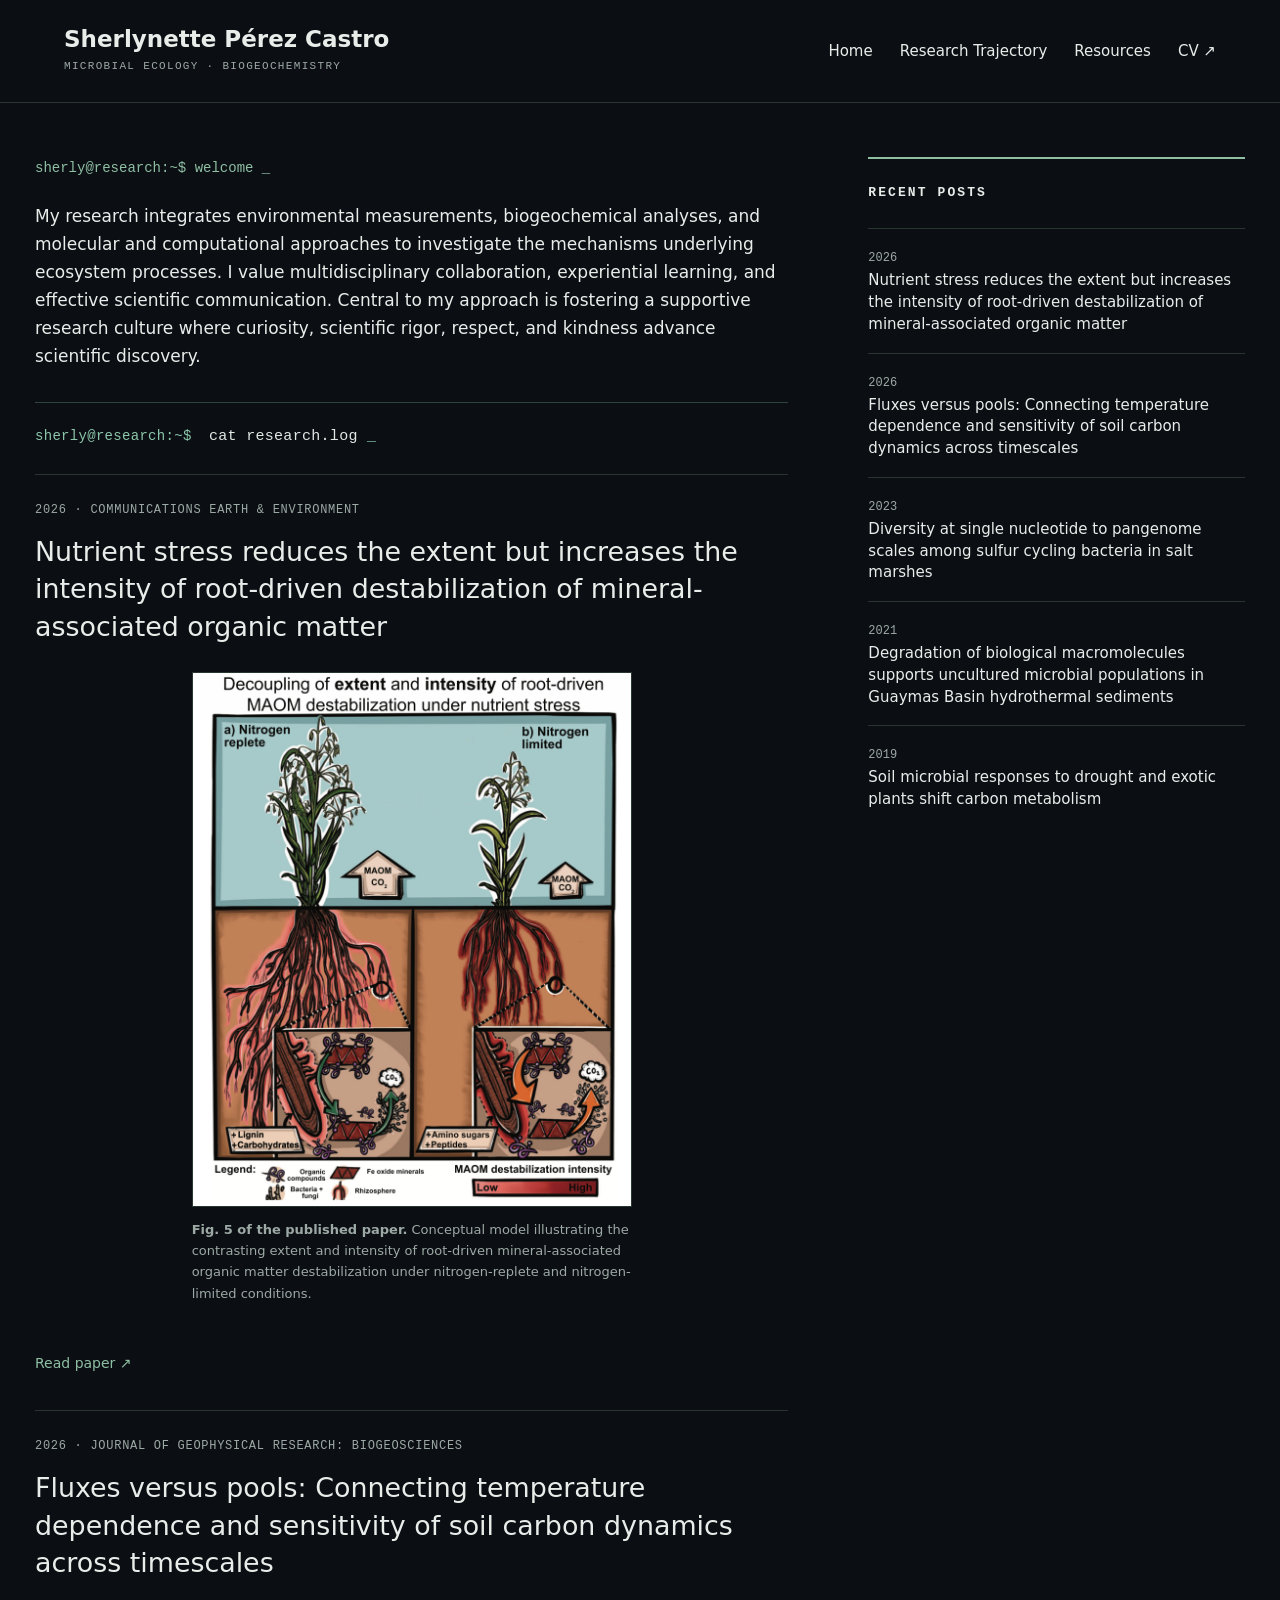
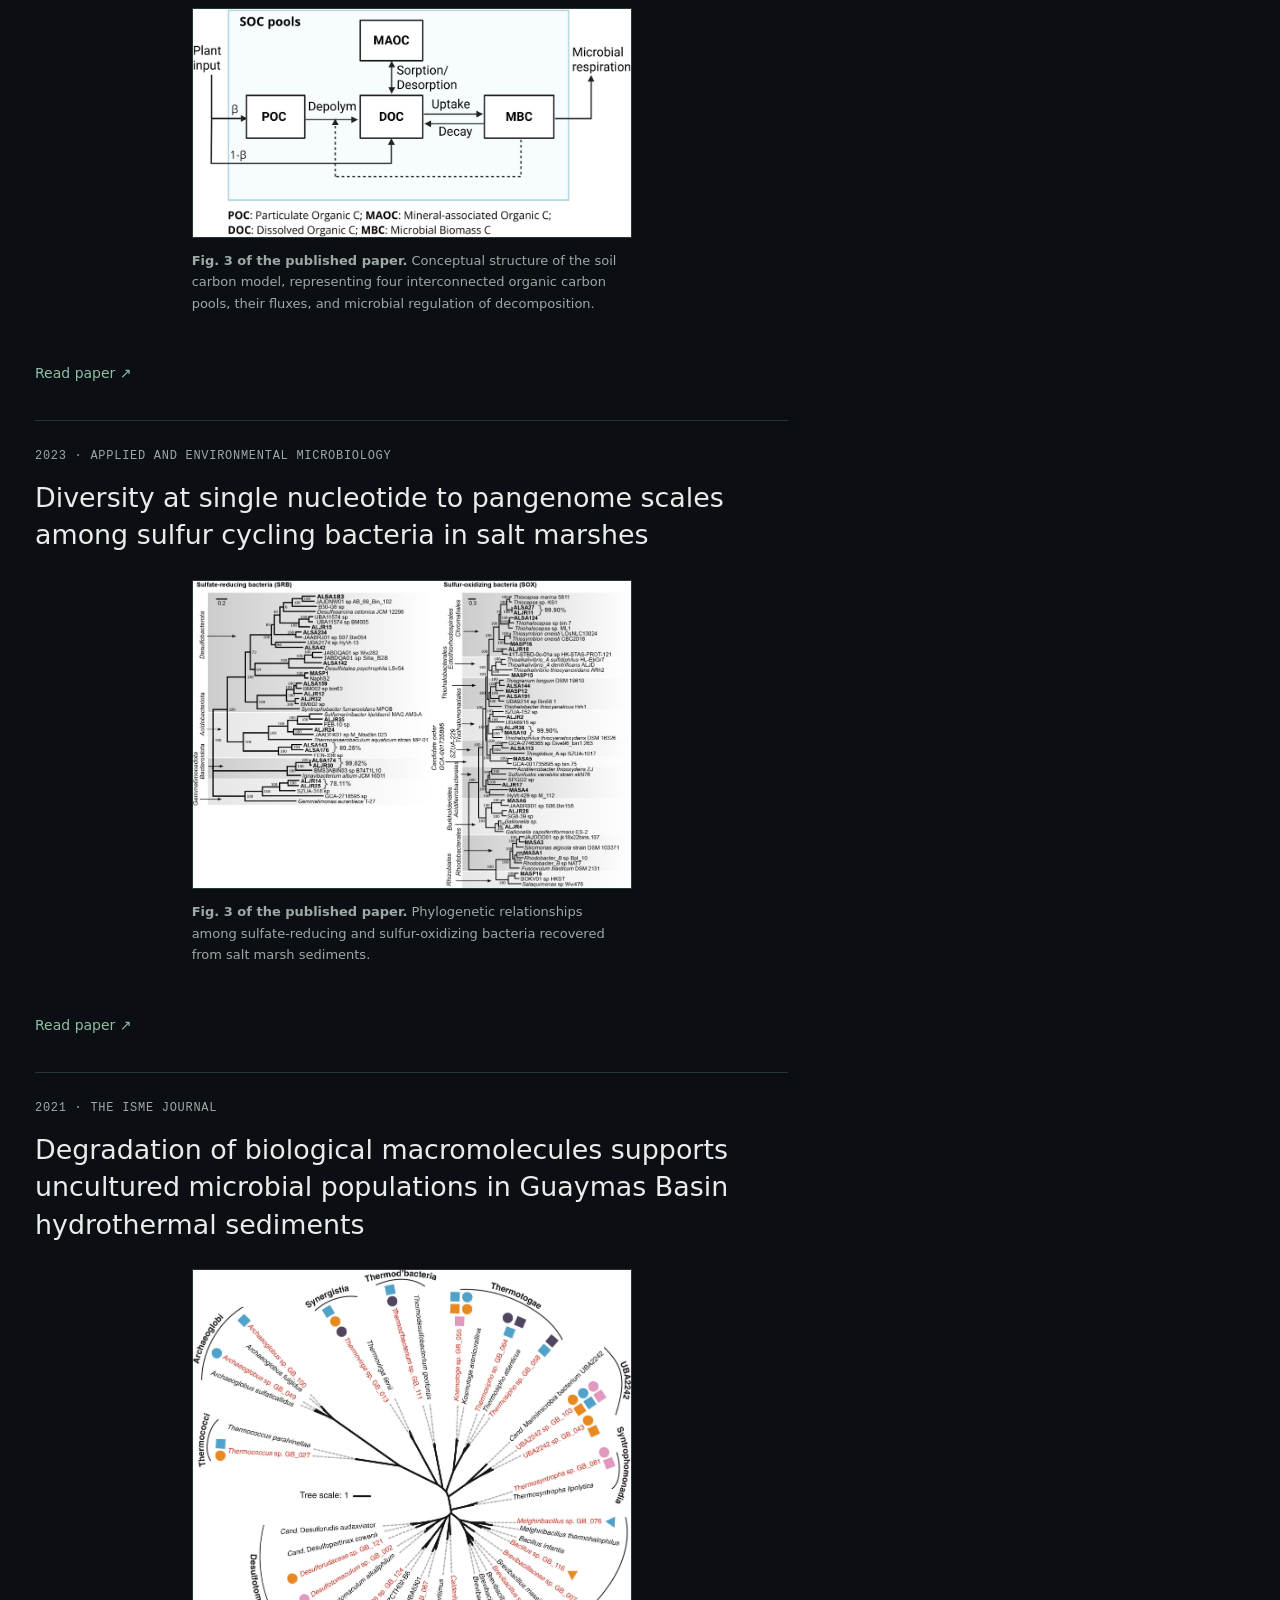
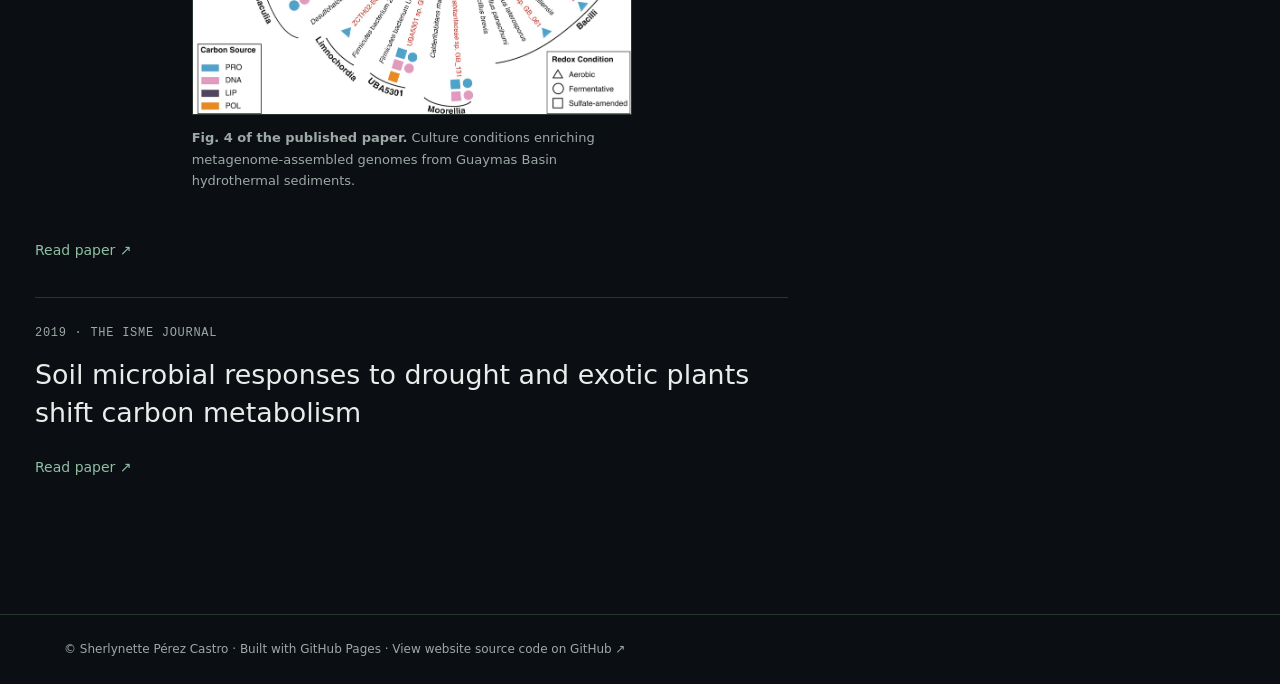
==== commit f69f1da0: "Update index.html" ====
--- a/index.html
+++ b/index.html
@@ -5,8 +5,7 @@
   <p>
     My research integrates environmental measurements, biogeochemical analyses, and molecular and computational approaches to investigate the mechanisms underlying ecosystem processes. 
     I value multidisciplinary collaboration, experiential learning,
-    and effective scientific communication through writing, data
-    visualization, presentations, and outreach. Central to my approach is fostering a supportive research culture
+    and effective scientific communication. Central to my approach is fostering a supportive research culture
     where curiosity, scientific rigor, respect, and kindness advance
     scientific discovery.
   </p>
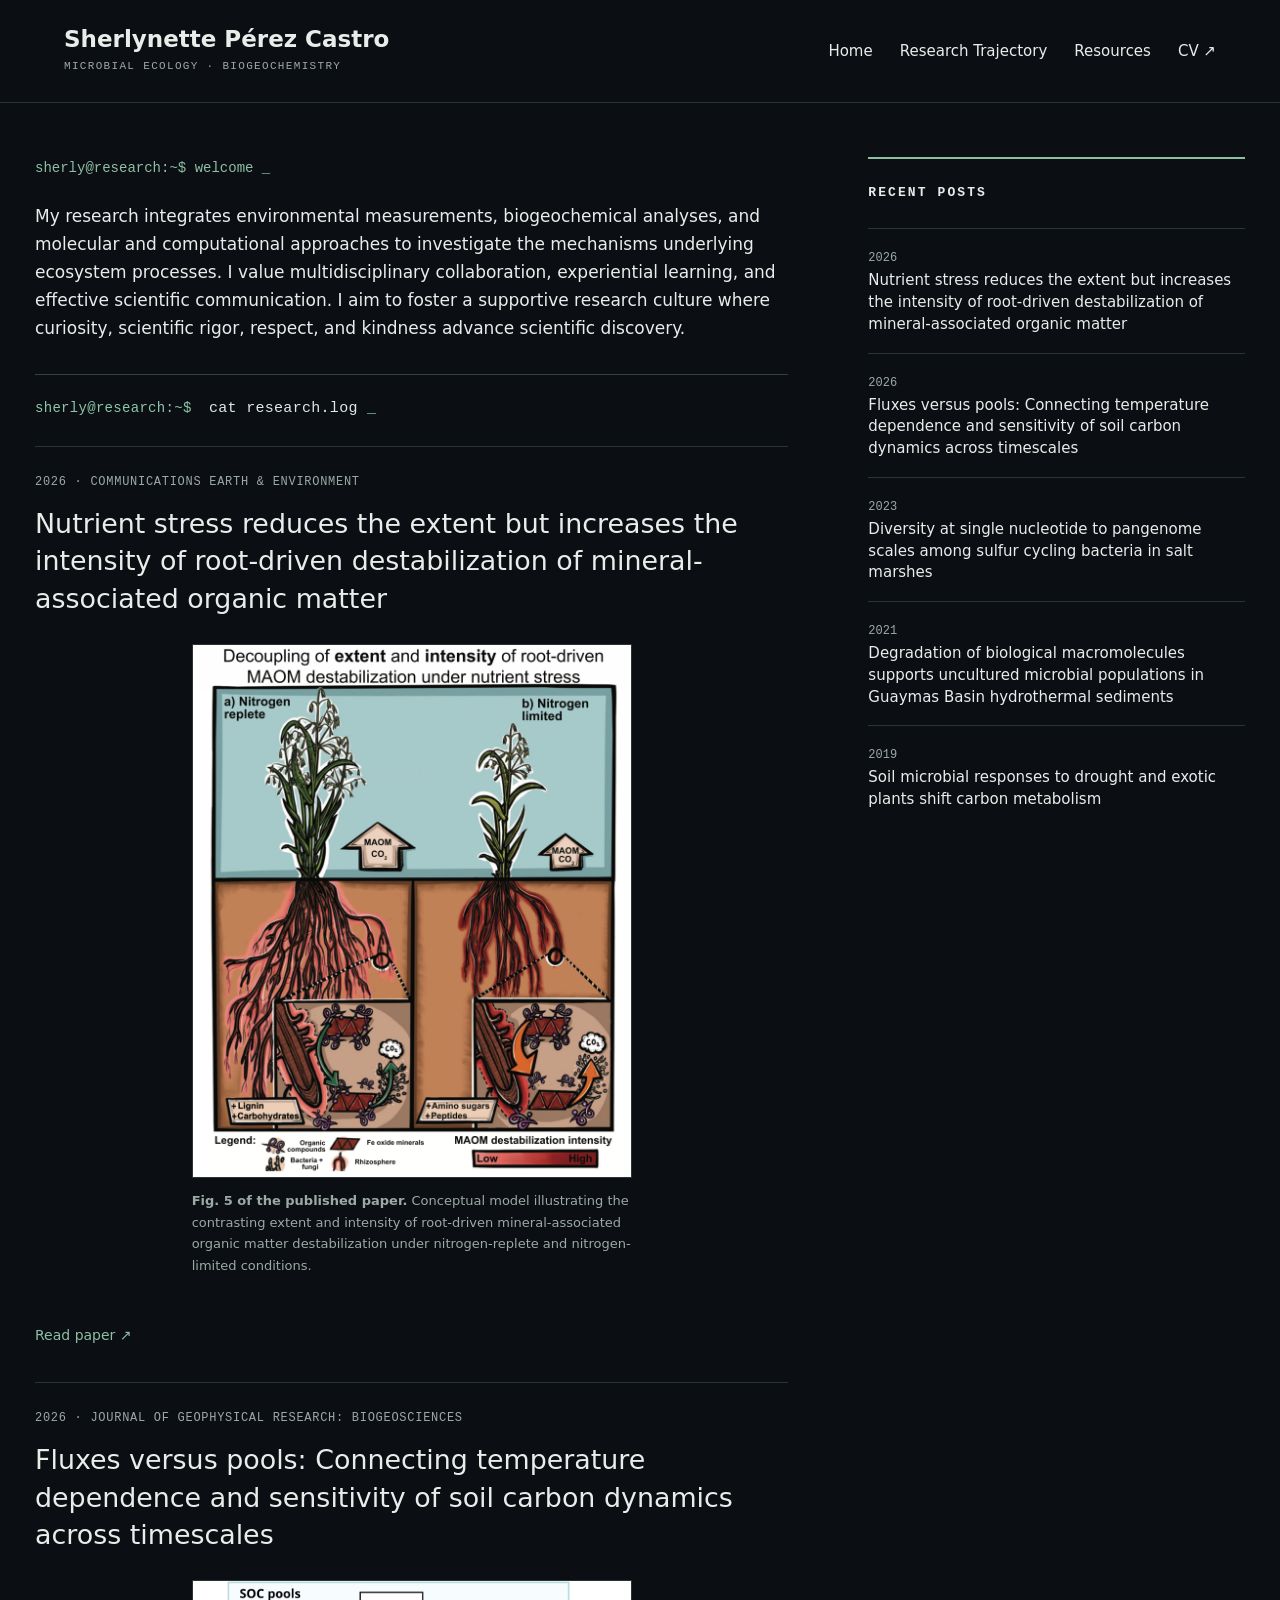
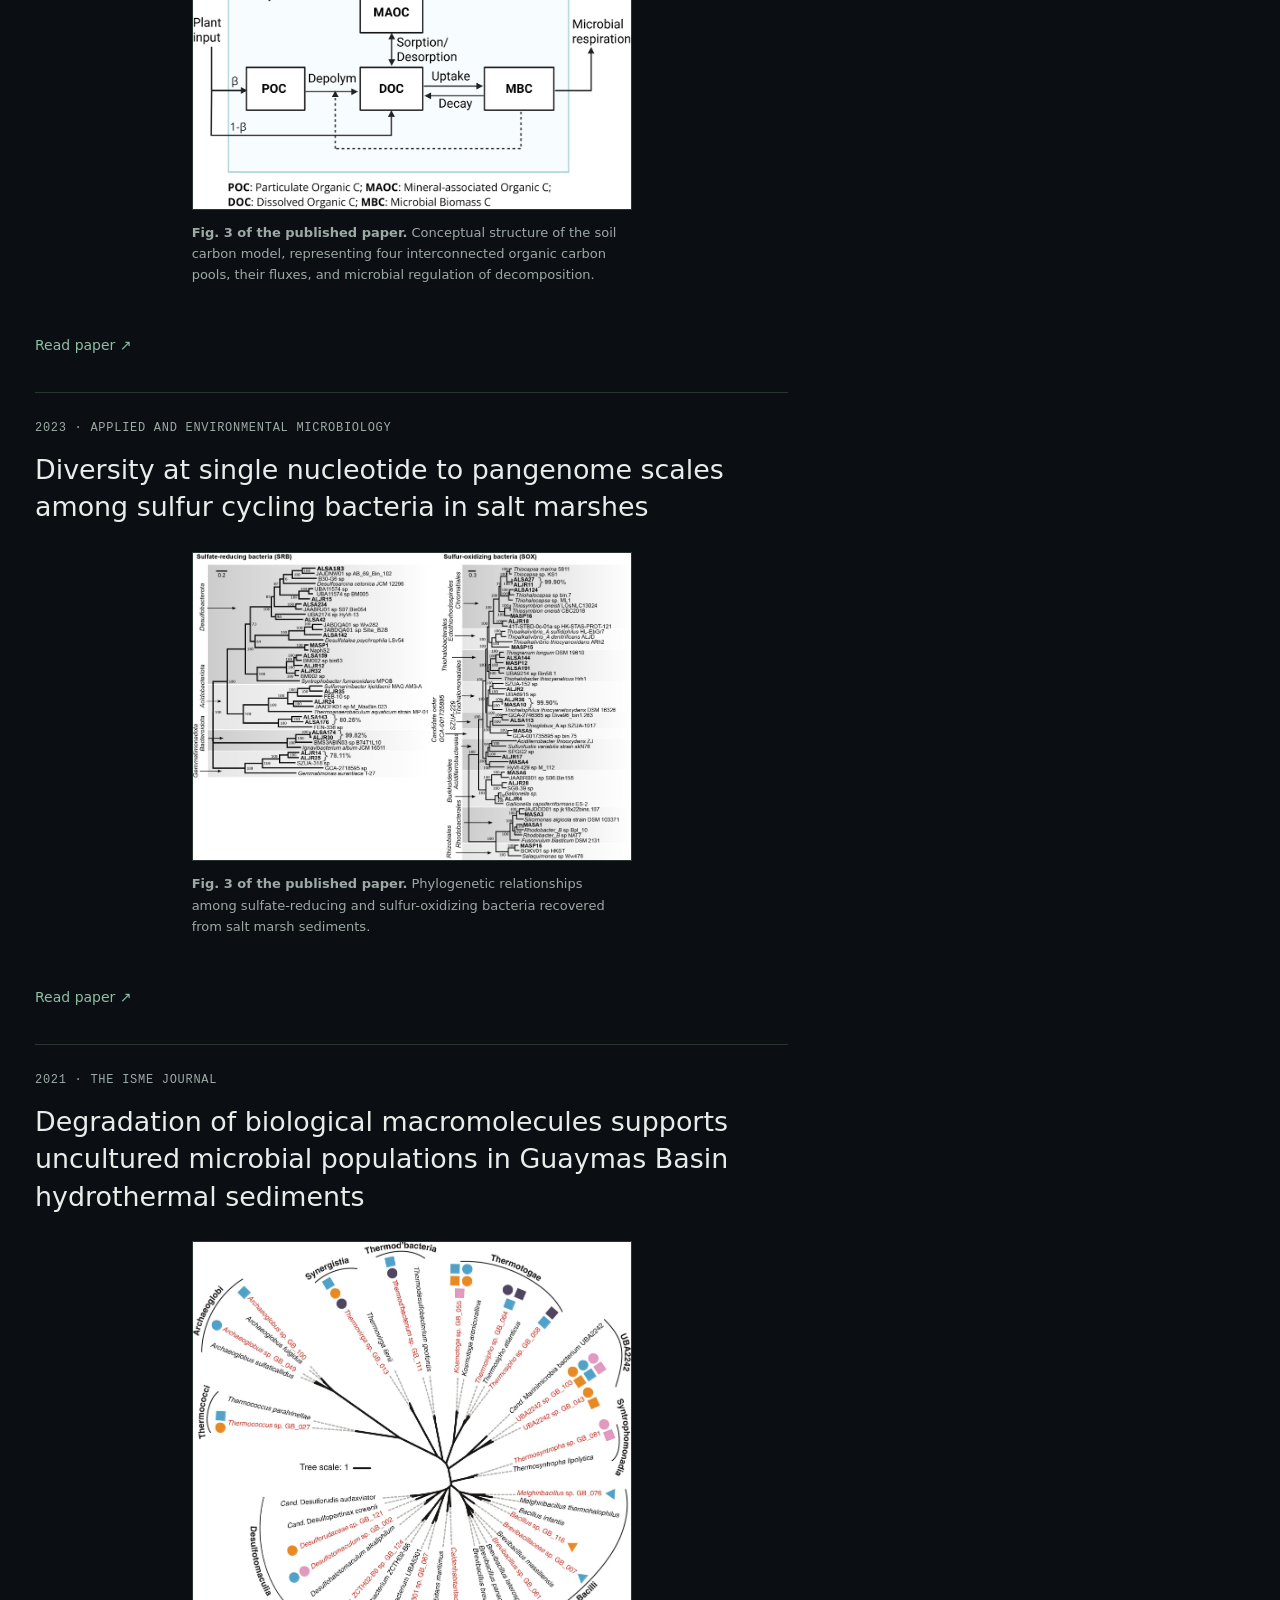
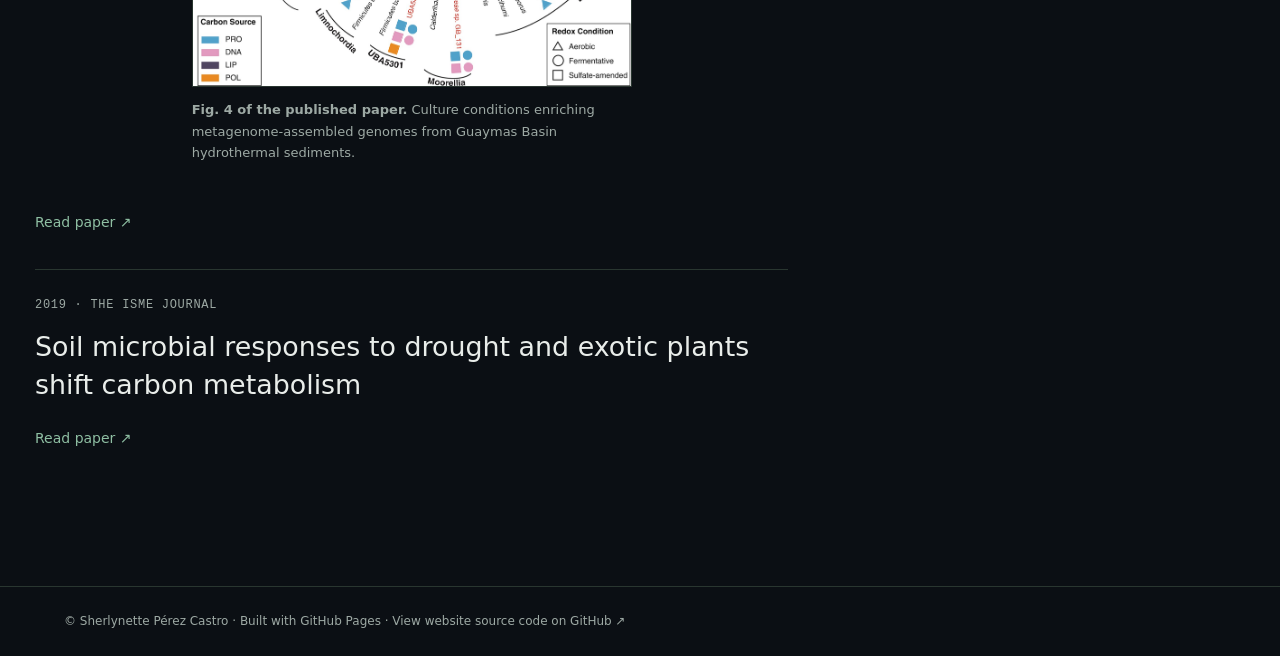
==== commit 67d702b3: "Update index.html" ====
--- a/index.html
+++ b/index.html
@@ -5,9 +5,7 @@
   <p>
     My research integrates environmental measurements, biogeochemical analyses, and molecular and computational approaches to investigate the mechanisms underlying ecosystem processes. 
     I value multidisciplinary collaboration, experiential learning,
-    and effective scientific communication. Central to my approach is fostering a supportive research culture
-    where curiosity, scientific rigor, respect, and kindness advance
-    scientific discovery.
+    and effective scientific communication. I aim to foster a supportive research culture where curiosity, scientific rigor, respect, and kindness advance scientific discovery.
   </p>
 </section>
   
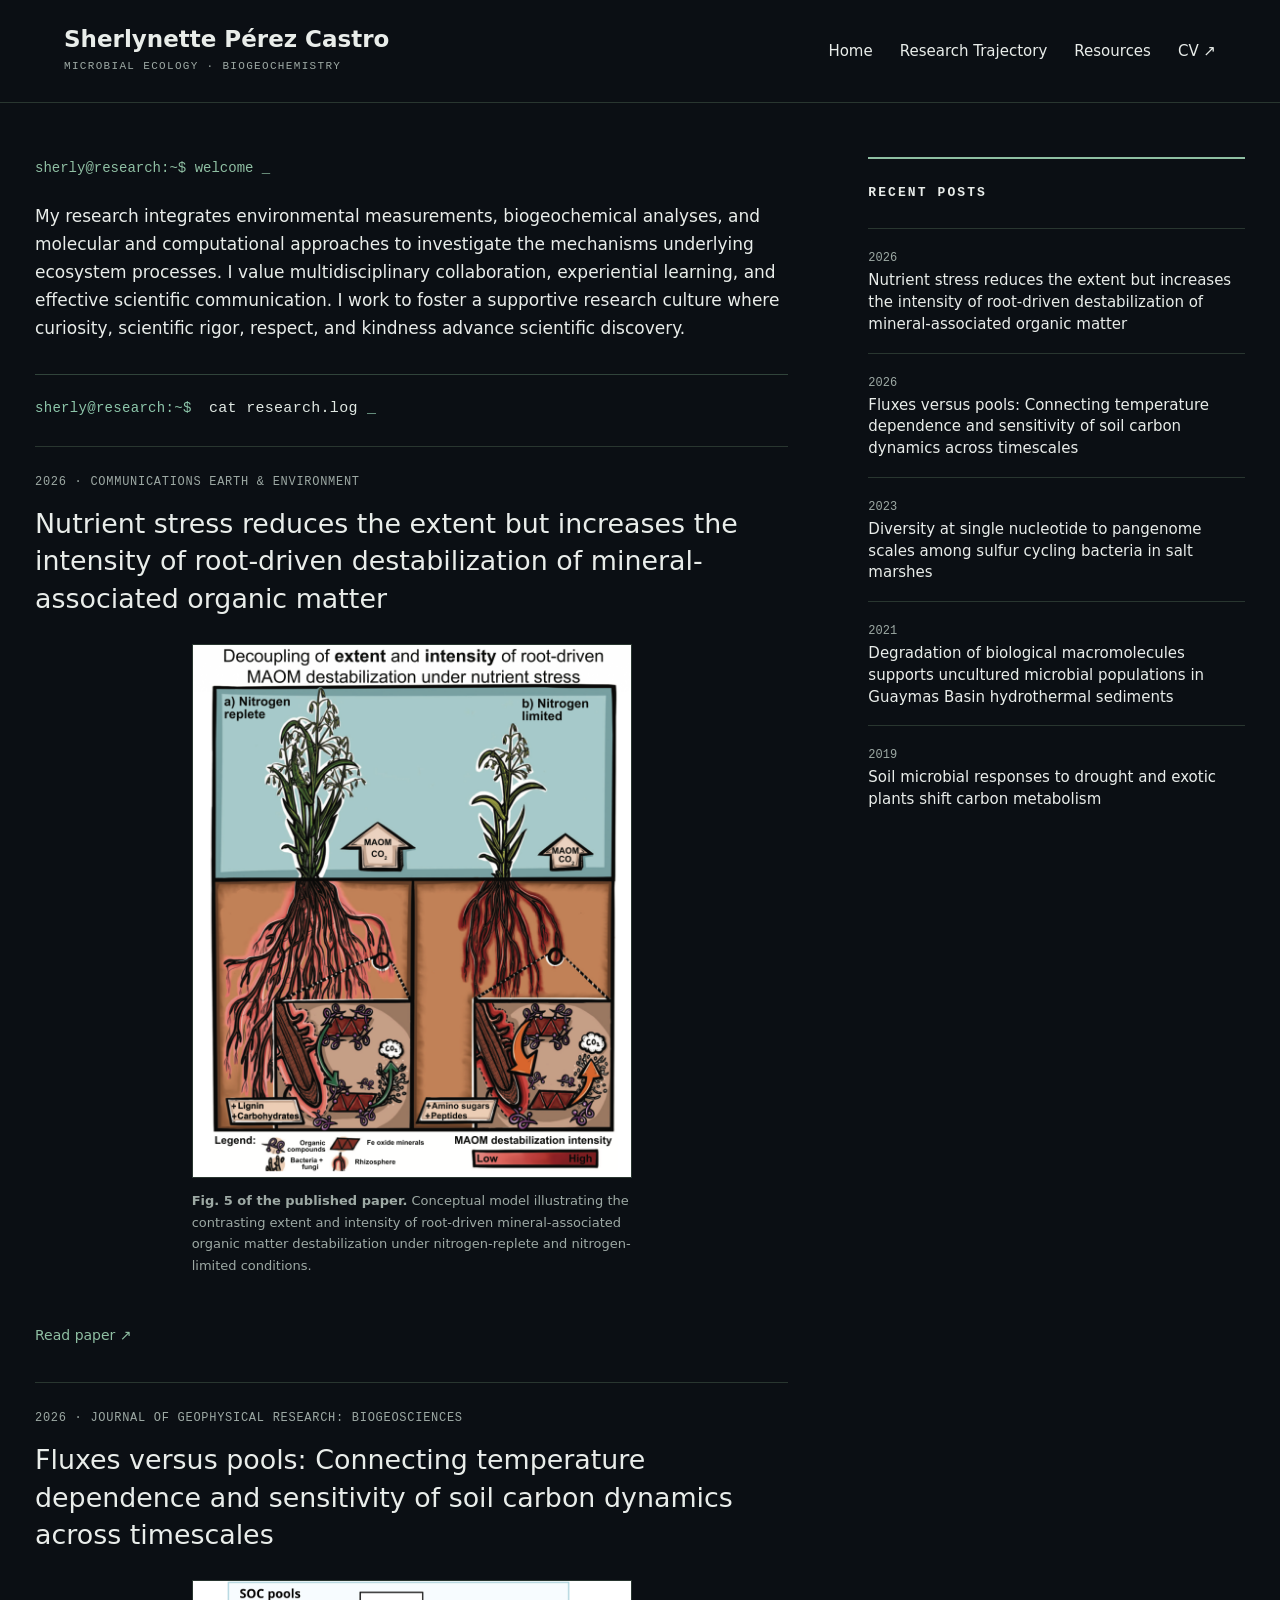
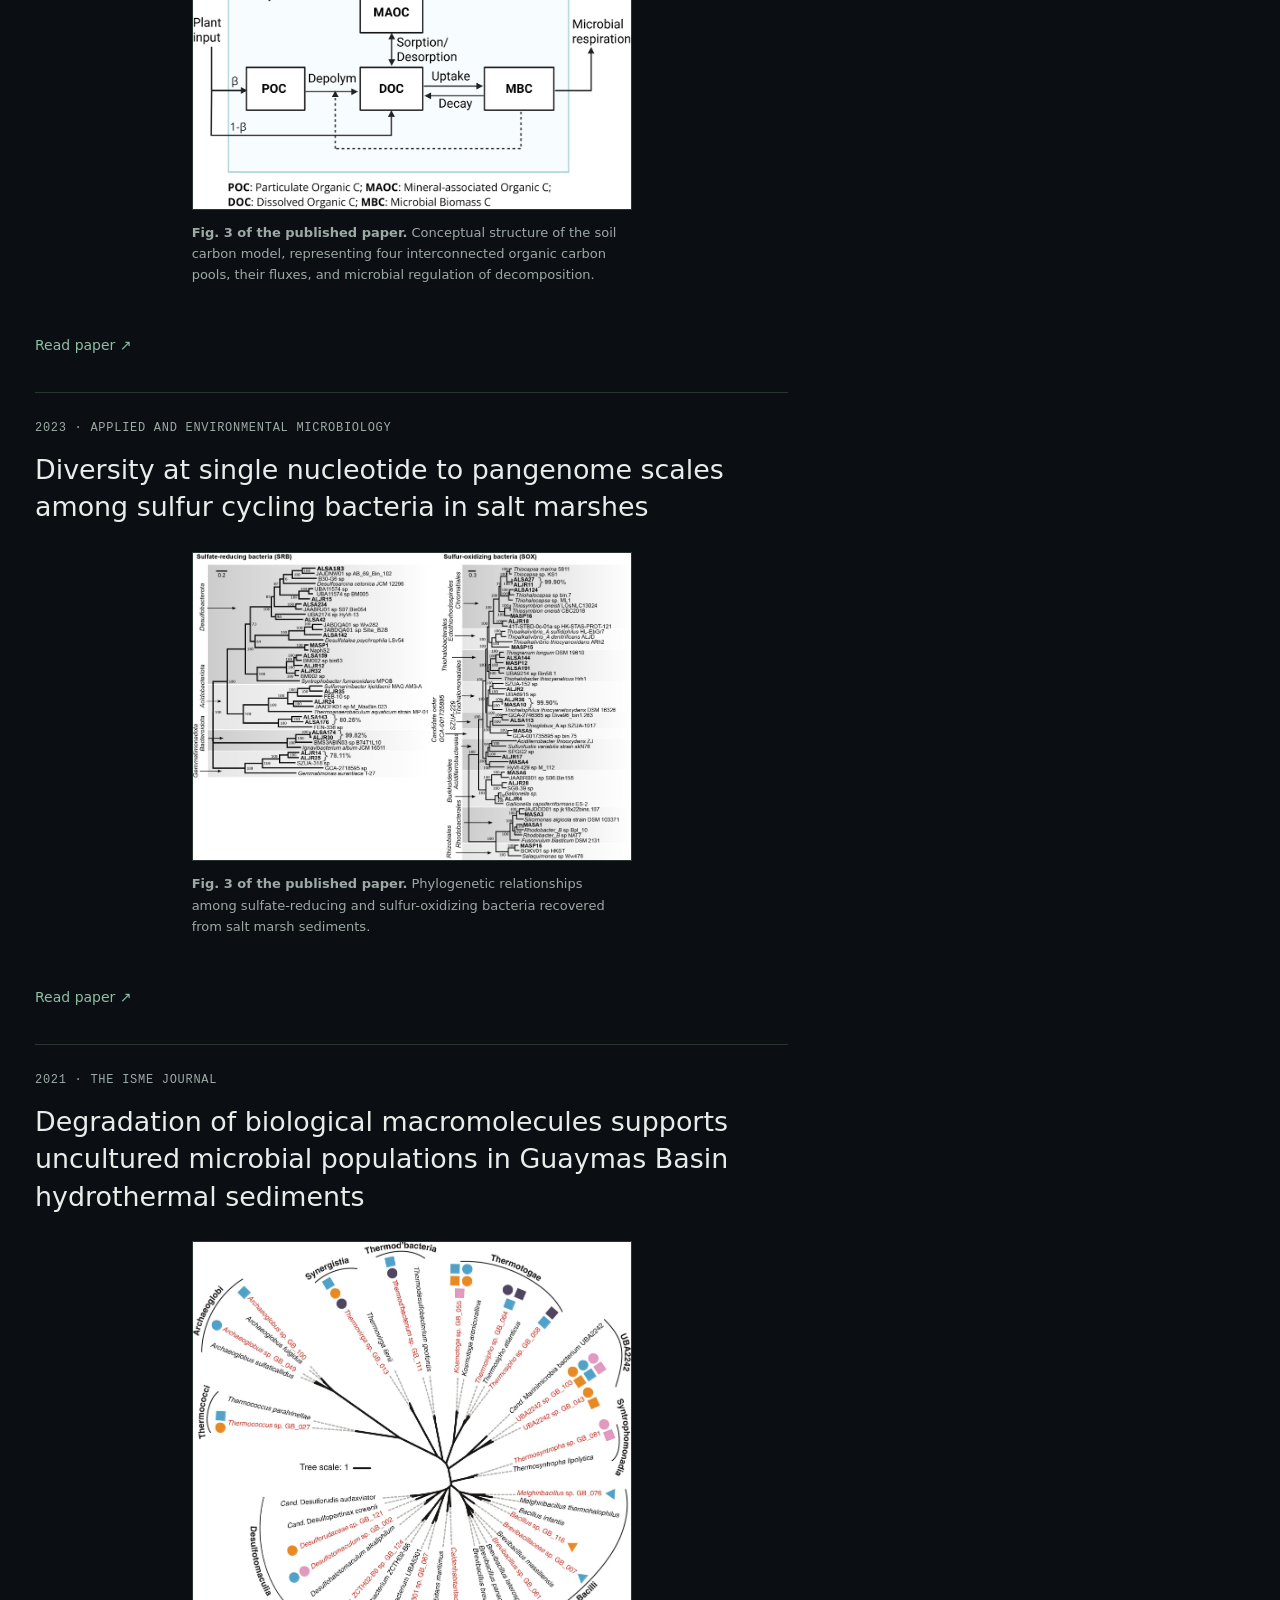
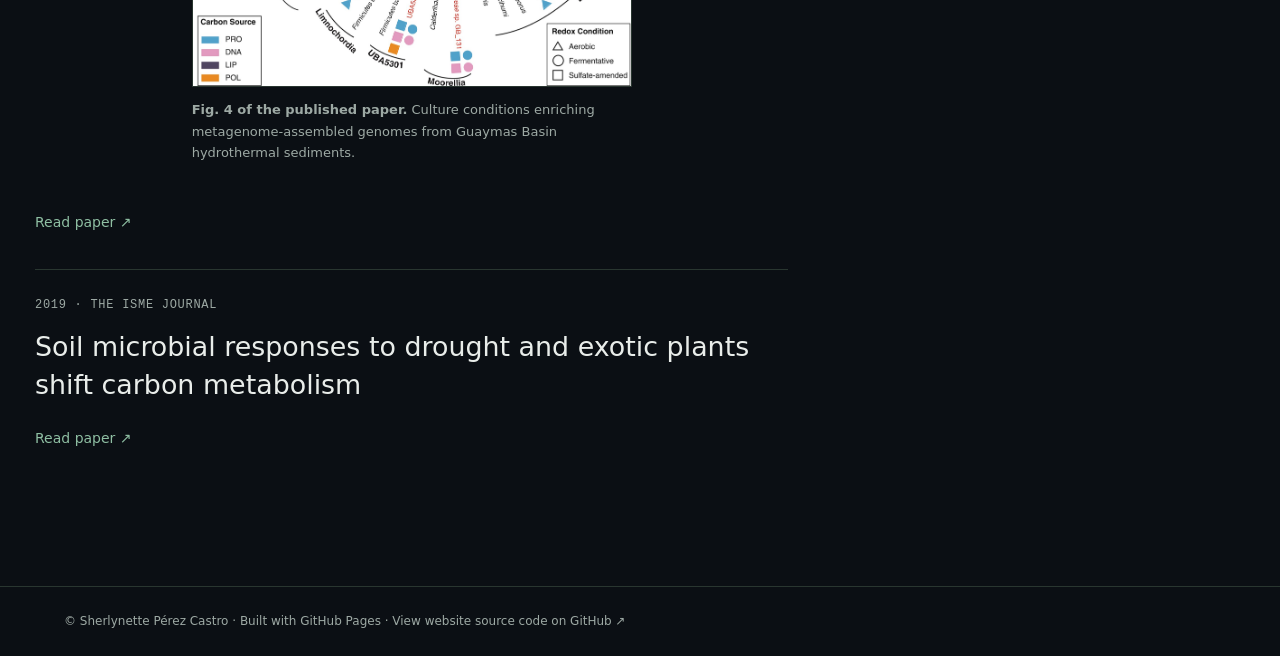
==== commit 6d59c5df: "Update index.html" ====
--- a/index.html
+++ b/index.html
@@ -5,7 +5,8 @@
   <p>
     My research integrates environmental measurements, biogeochemical analyses, and molecular and computational approaches to investigate the mechanisms underlying ecosystem processes. 
     I value multidisciplinary collaboration, experiential learning,
-    and effective scientific communication. I aim to foster a supportive research culture where curiosity, scientific rigor, respect, and kindness advance scientific discovery.
+    and effective scientific communication. 
+    I work to foster a supportive research culture where curiosity, scientific rigor, respect, and kindness advance scientific discovery.
   </p>
 </section>
   
